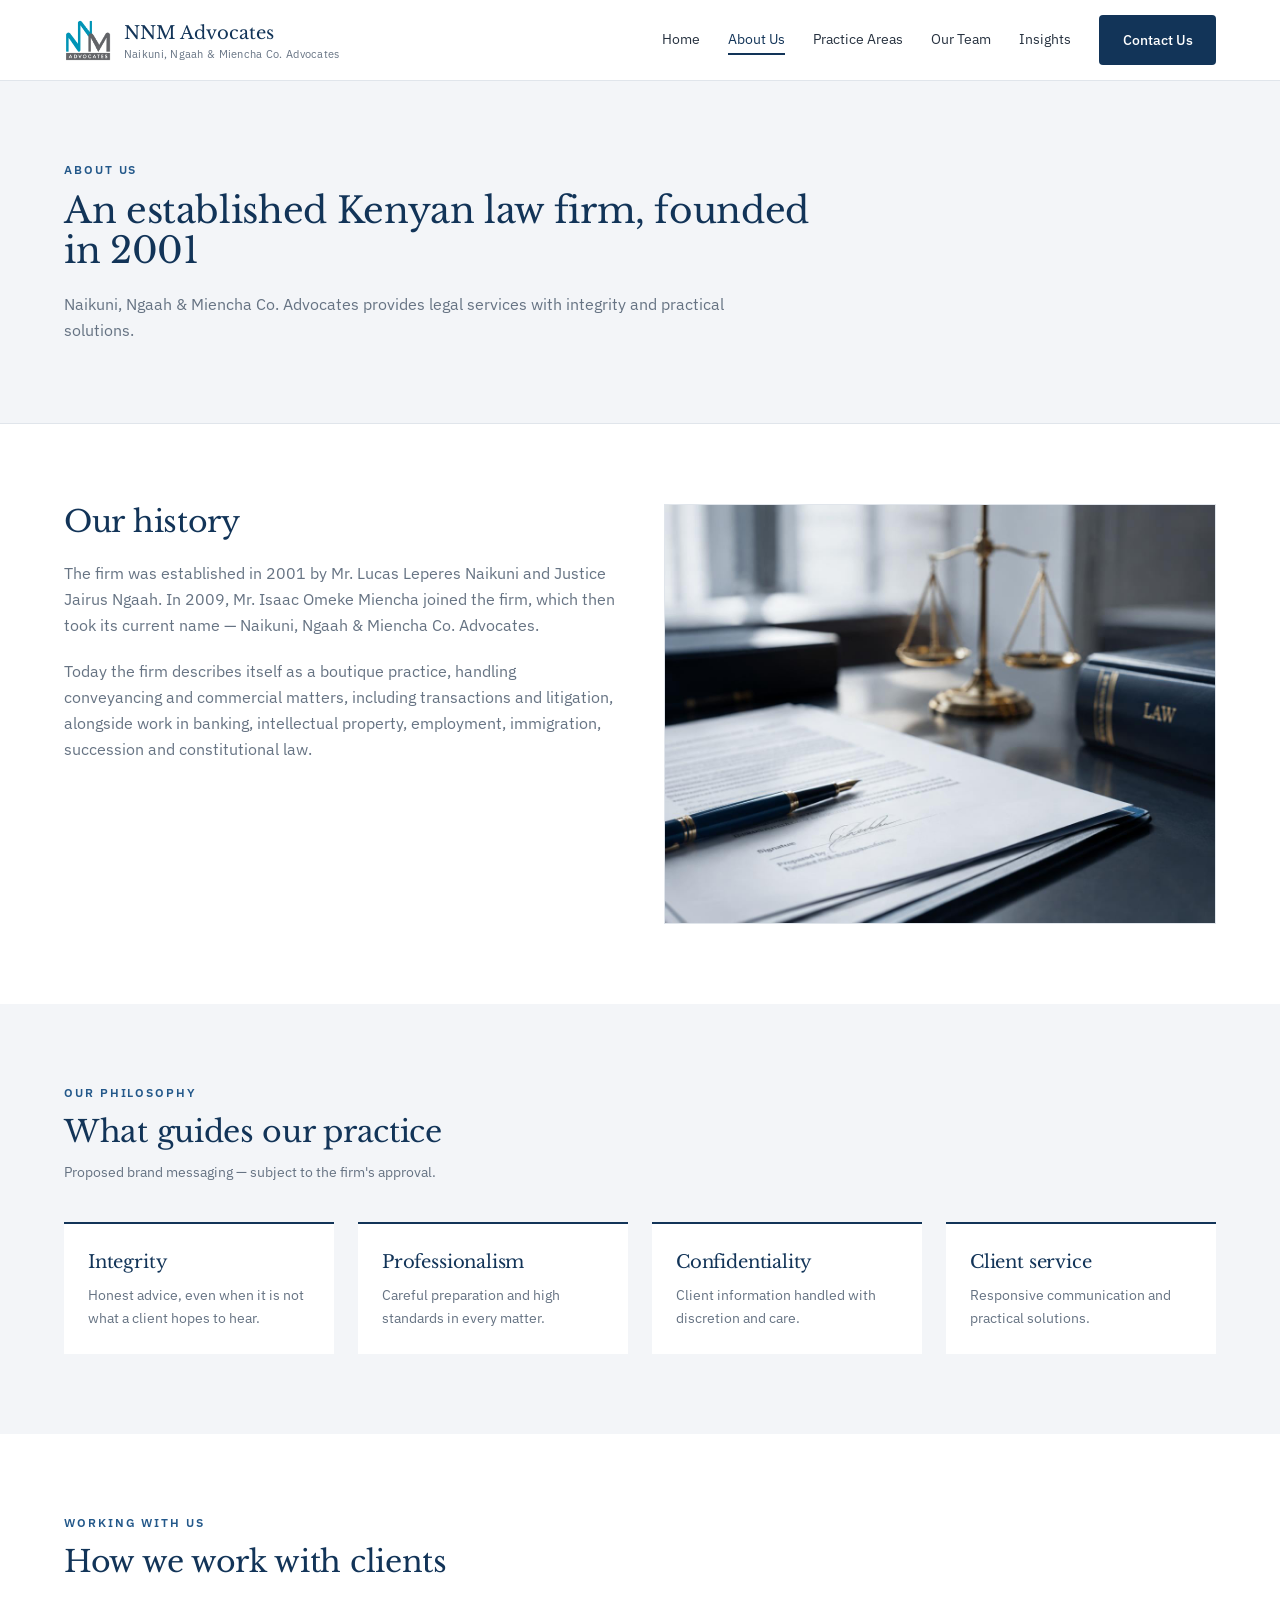
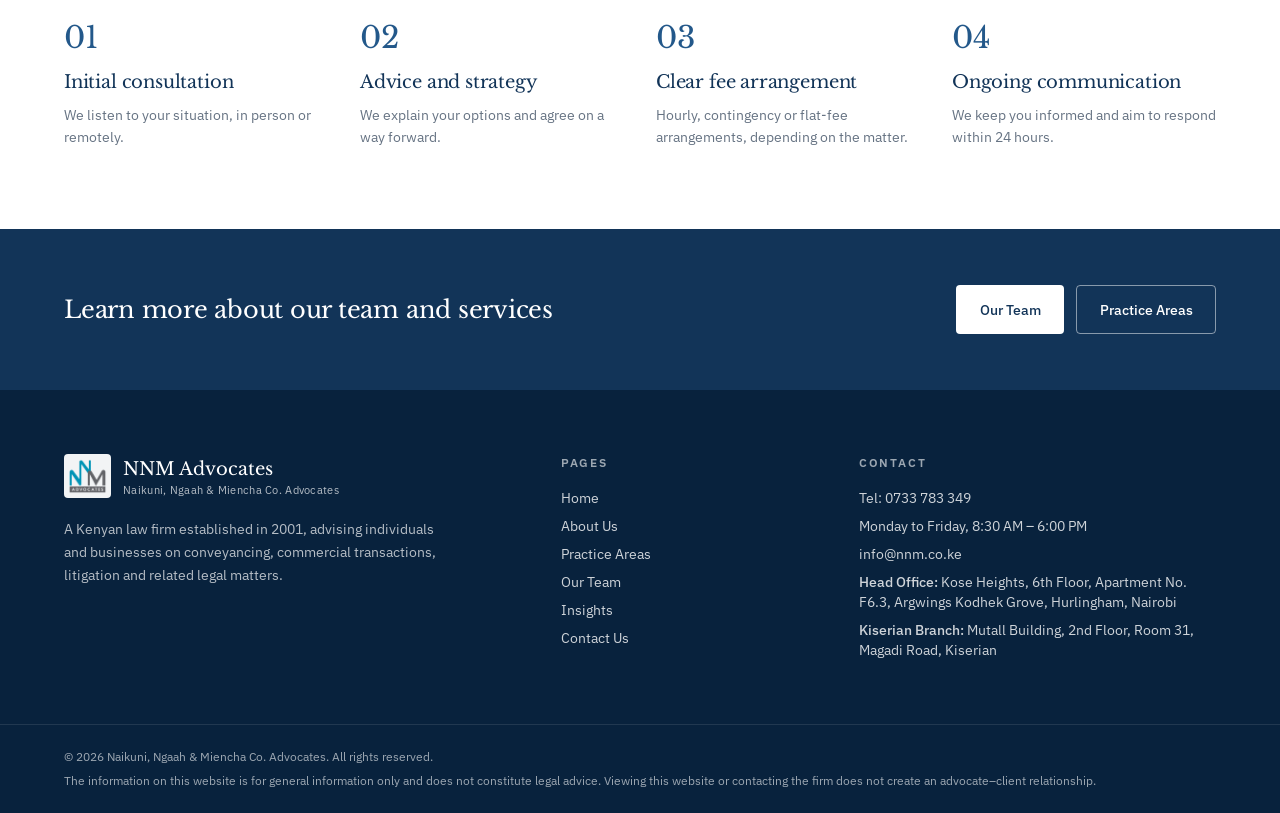
==== about.html @ 095e4043 "Initial commit" ====
<!DOCTYPE html><html lang="en-KE" data-tsd-source="/src/routes/__root.tsx:81:5"><head data-tsd-source="/src/routes/__root.tsx:82:7"><meta charset="utf-8"><meta name="viewport" content="width=device-width, initial-scale=1"><title>About Us | NNM Advocates</title><meta name="description" content="The history of Naikuni, Ngaah &amp; Miencha Co. Advocates, founded in 2001, and how the firm works with clients."><meta property="og:title" content="About Us | NNM Advocates"><meta property="og:description" content="The history of Naikuni, Ngaah &amp; Miencha Co. Advocates, founded in 2001, and how the firm works with clients."><meta property="og:type" content="website"><meta name="twitter:card" content="summary_large_image"><link rel="icon" type="image/png" href="favicon.png"><link rel="preconnect" href="https://fonts.googleapis.com"><link rel="preconnect" href="https://fonts.gstatic.com" crossorigin="anonymous"><link rel="preconnect" href="https://fonts.googleapis.com"><link rel="stylesheet" href="https://fonts.googleapis.com/css2?family=IBM+Plex+Sans:wght@400;500;600&family=Libre+Baskerville:wght@400;700&display=swap"><link rel="stylesheet" href="css/styles.css"></head><body data-tsd-source="/src/routes/__root.tsx:85:7"><a href="#main" class="sr-only focus:not-sr-only focus:absolute focus:left-4 focus:top-4 focus:z-50 btn btn-primary" data-tsd-source="/src/routes/__root.tsx:86:9">Skip to content</a><header class="sticky top-0 z-40 border-b bg-background/95 backdrop-blur" data-tsd-source="/src/components/site/SiteChrome.tsx:29:5"><div class="container-site flex h-20 items-center justify-between gap-6" data-tsd-source="/src/components/site/SiteChrome.tsx:30:7"><a aria-label="NNM Advocates — home" data-tsd-source="/src/components/site/SiteChrome.tsx:31:9" href="index.html"><span class="flex items-center gap-3" data-tsd-source="/src/components/site/SiteChrome.tsx:9:5"><img src="assets/402fb3a4.png" alt="NNM Advocates logo" class="h-11 w-auto " data-tsd-source="/src/components/site/SiteChrome.tsx:10:7"><span class="leading-tight" data-tsd-source="/src/components/site/SiteChrome.tsx:15:7"><span class="block font-serif text-lg text-navy" data-tsd-source="/src/components/site/SiteChrome.tsx:16:9">NNM Advocates</span><span class="hidden text-[0.7rem] tracking-wide sm:block text-muted-foreground" data-tsd-source="/src/components/site/SiteChrome.tsx:17:9">Naikuni, Ngaah &amp; Miencha Co. Advocates</span></span></span></a><nav aria-label="Main" class="hidden items-center gap-7 lg:flex" data-tsd-source="/src/components/site/SiteChrome.tsx:34:9"><a class="border-b-2 border-transparent py-1 text-sm text-charcoal transition-colors hover:text-navy data-[status=active]:border-navy data-[status=active]:text-navy" data-tsd-source="/src/components/site/SiteChrome.tsx:36:13" href="index.html">Home</a><a class="border-b-2 border-transparent py-1 text-sm text-charcoal transition-colors hover:text-navy data-[status=active]:border-navy data-[status=active]:text-navy active" data-tsd-source="/src/components/site/SiteChrome.tsx:36:13" href="about.html" data-status="active" aria-current="page">About Us</a><a class="border-b-2 border-transparent py-1 text-sm text-charcoal transition-colors hover:text-navy data-[status=active]:border-navy data-[status=active]:text-navy" data-tsd-source="/src/components/site/SiteChrome.tsx:36:13" href="practice-areas.html">Practice Areas</a><a class="border-b-2 border-transparent py-1 text-sm text-charcoal transition-colors hover:text-navy data-[status=active]:border-navy data-[status=active]:text-navy" data-tsd-source="/src/components/site/SiteChrome.tsx:36:13" href="our-team.html">Our Team</a><a class="border-b-2 border-transparent py-1 text-sm text-charcoal transition-colors hover:text-navy data-[status=active]:border-navy data-[status=active]:text-navy" data-tsd-source="/src/components/site/SiteChrome.tsx:36:13" href="insights.html">Insights</a><a class="btn btn-primary" data-tsd-source="/src/components/site/SiteChrome.tsx:45:11" href="contact.html">Contact Us</a></nav><button type="button" class="p-2 text-navy lg:hidden" aria-expanded="false" aria-controls="mobile-nav" aria-label="Open menu" data-tsd-source="/src/components/site/SiteChrome.tsx:47:9"><svg xmlns="http://www.w3.org/2000/svg" width="24" height="24" viewBox="0 0 24 24" fill="none" stroke="currentColor" stroke-width="2" stroke-linecap="round" stroke-linejoin="round" class="lucide lucide-menu" aria-hidden="true" data-tsd-source="/src/components/site/SiteChrome.tsx:55:27"><path d="M4 5h16"></path><path d="M4 12h16"></path><path d="M4 19h16"></path></svg></button></div></header><main id="main" data-tsd-source="/src/routes/__root.tsx:90:9"><!--$--><section class="border-b bg-surface" data-tsd-source="/src/components/site/SiteChrome.tsx:129:5"><div class="container-site py-16 md:py-20" data-tsd-source="/src/components/site/SiteChrome.tsx:130:7"><p class="eyebrow" data-tsd-source="/src/components/site/SiteChrome.tsx:131:9">About Us</p><h1 class="mt-3 max-w-3xl text-3xl md:text-4xl" data-tsd-source="/src/components/site/SiteChrome.tsx:132:9">An established Kenyan law firm, founded in 2001</h1><div class="mt-5 max-w-2xl text-muted-foreground leading-relaxed" data-tsd-source="/src/components/site/SiteChrome.tsx:133:22">Naikuni, Ngaah &amp; Miencha Co. Advocates provides legal services with integrity and practical solutions.</div></div></section><section class="container-site grid gap-12 py-20 md:grid-cols-2 md:items-start" data-tsd-source="/src/routes/about.tsx:36:7"><div class="space-y-5 leading-relaxed text-muted-foreground" data-tsd-source="/src/routes/about.tsx:37:9"><h2 class="text-3xl" data-tsd-source="/src/routes/about.tsx:38:11">Our history</h2><p data-tsd-source="/src/routes/about.tsx:39:11">The firm was established in 2001 by Mr. Lucas Leperes Naikuni and Justice Jairus Ngaah. In 2009, Mr. Isaac Omeke Miencha joined the firm, which then took its current name — Naikuni, Ngaah &amp; Miencha Co. Advocates.</p><p data-tsd-source="/src/routes/about.tsx:44:11">Today the firm describes itself as a boutique practice, handling conveyancing and commercial matters, including transactions and litigation, alongside work in banking, intellectual property, employment, immigration, succession and constitutional law.</p></div><img src="assets/681ced84.jpg" alt="Legal documents and scales of justice on an advocate's desk" width="1200" height="912" loading="lazy" class="w-full border object-cover" data-tsd-source="/src/routes/about.tsx:50:9"></section><section class="bg-surface py-20" data-tsd-source="/src/routes/about.tsx:54:7"><div class="container-site" data-tsd-source="/src/routes/about.tsx:55:9"><p class="eyebrow" data-tsd-source="/src/routes/about.tsx:56:11">Our philosophy</p><h2 class="mt-3 text-3xl" data-tsd-source="/src/routes/about.tsx:57:11">What guides our practice</h2><p class="mt-3 text-sm text-muted-foreground" data-tsd-source="/src/routes/about.tsx:58:11">Proposed brand messaging — subject to the firm's approval.</p><div class="mt-10 grid gap-6 sm:grid-cols-2 lg:grid-cols-4" data-tsd-source="/src/routes/about.tsx:59:11"><div class="border-t-2 border-navy bg-card p-6" data-tsd-source="/src/routes/about.tsx:61:15"><h3 class="text-lg" data-tsd-source="/src/routes/about.tsx:62:17">Integrity</h3><p class="mt-2 text-sm leading-relaxed text-muted-foreground" data-tsd-source="/src/routes/about.tsx:63:17">Honest advice, even when it is not what a client hopes to hear.</p></div><div class="border-t-2 border-navy bg-card p-6" data-tsd-source="/src/routes/about.tsx:61:15"><h3 class="text-lg" data-tsd-source="/src/routes/about.tsx:62:17">Professionalism</h3><p class="mt-2 text-sm leading-relaxed text-muted-foreground" data-tsd-source="/src/routes/about.tsx:63:17">Careful preparation and high standards in every matter.</p></div><div class="border-t-2 border-navy bg-card p-6" data-tsd-source="/src/routes/about.tsx:61:15"><h3 class="text-lg" data-tsd-source="/src/routes/about.tsx:62:17">Confidentiality</h3><p class="mt-2 text-sm leading-relaxed text-muted-foreground" data-tsd-source="/src/routes/about.tsx:63:17">Client information handled with discretion and care.</p></div><div class="border-t-2 border-navy bg-card p-6" data-tsd-source="/src/routes/about.tsx:61:15"><h3 class="text-lg" data-tsd-source="/src/routes/about.tsx:62:17">Client service</h3><p class="mt-2 text-sm leading-relaxed text-muted-foreground" data-tsd-source="/src/routes/about.tsx:63:17">Responsive communication and practical solutions.</p></div></div></div></section><section class="container-site py-20" data-tsd-source="/src/routes/about.tsx:70:7"><p class="eyebrow" data-tsd-source="/src/routes/about.tsx:71:9">Working with us</p><h2 class="mt-3 text-3xl" data-tsd-source="/src/routes/about.tsx:72:9">How we work with clients</h2><ol class="mt-10 grid gap-8 md:grid-cols-4" data-tsd-source="/src/routes/about.tsx:73:9"><li data-tsd-source="/src/routes/about.tsx:75:13"><span class="font-serif text-3xl text-blue" data-tsd-source="/src/routes/about.tsx:76:15">0<!-- -->1</span><h3 class="mt-3 text-lg" data-tsd-source="/src/routes/about.tsx:77:15">Initial consultation</h3><p class="mt-2 text-sm leading-relaxed text-muted-foreground" data-tsd-source="/src/routes/about.tsx:78:15">We listen to your situation, in person or remotely.</p></li><li data-tsd-source="/src/routes/about.tsx:75:13"><span class="font-serif text-3xl text-blue" data-tsd-source="/src/routes/about.tsx:76:15">0<!-- -->2</span><h3 class="mt-3 text-lg" data-tsd-source="/src/routes/about.tsx:77:15">Advice and strategy</h3><p class="mt-2 text-sm leading-relaxed text-muted-foreground" data-tsd-source="/src/routes/about.tsx:78:15">We explain your options and agree on a way forward.</p></li><li data-tsd-source="/src/routes/about.tsx:75:13"><span class="font-serif text-3xl text-blue" data-tsd-source="/src/routes/about.tsx:76:15">0<!-- -->3</span><h3 class="mt-3 text-lg" data-tsd-source="/src/routes/about.tsx:77:15">Clear fee arrangement</h3><p class="mt-2 text-sm leading-relaxed text-muted-foreground" data-tsd-source="/src/routes/about.tsx:78:15">Hourly, contingency or flat-fee arrangements, depending on the matter.</p></li><li data-tsd-source="/src/routes/about.tsx:75:13"><span class="font-serif text-3xl text-blue" data-tsd-source="/src/routes/about.tsx:76:15">0<!-- -->4</span><h3 class="mt-3 text-lg" data-tsd-source="/src/routes/about.tsx:77:15">Ongoing communication</h3><p class="mt-2 text-sm leading-relaxed text-muted-foreground" data-tsd-source="/src/routes/about.tsx:78:15">We keep you informed and aim to respond within 24 hours.</p></li></ol></section><section class="bg-navy text-primary-foreground" data-tsd-source="/src/routes/about.tsx:84:7"><div class="container-site flex flex-col items-start justify-between gap-6 py-14 md:flex-row md:items-center" data-tsd-source="/src/routes/about.tsx:85:9"><h2 class="text-2xl text-primary-foreground" data-tsd-source="/src/routes/about.tsx:86:11">Learn more about our team and services</h2><div class="flex flex-wrap gap-3" data-tsd-source="/src/routes/about.tsx:87:11"><a class="btn btn-light" data-tsd-source="/src/routes/about.tsx:88:13" href="our-team.html">Our Team</a><a class="btn btn-ghost-light" data-tsd-source="/src/routes/about.tsx:89:13" href="practice-areas.html">Practice Areas</a></div></div></section><!--/$--></main><footer class="bg-navy-deep text-primary-foreground" data-tsd-source="/src/components/site/SiteChrome.tsx:85:5"><div class="container-site grid gap-10 py-16 md:grid-cols-12" data-tsd-source="/src/components/site/SiteChrome.tsx:86:7"><div class="md:col-span-5" data-tsd-source="/src/components/site/SiteChrome.tsx:87:9"><span class="flex items-center gap-3" data-tsd-source="/src/components/site/SiteChrome.tsx:9:5"><img src="assets/402fb3a4.png" alt="NNM Advocates logo" class="h-11 w-auto rounded bg-white/95 p-1" data-tsd-source="/src/components/site/SiteChrome.tsx:10:7"><span class="leading-tight" data-tsd-source="/src/components/site/SiteChrome.tsx:15:7"><span class="block font-serif text-lg text-primary-foreground" data-tsd-source="/src/components/site/SiteChrome.tsx:16:9">NNM Advocates</span><span class="hidden text-[0.7rem] tracking-wide sm:block text-primary-foreground/70" data-tsd-source="/src/components/site/SiteChrome.tsx:17:9">Naikuni, Ngaah &amp; Miencha Co. Advocates</span></span></span><p class="mt-5 max-w-sm text-sm leading-relaxed text-primary-foreground/70" data-tsd-source="/src/components/site/SiteChrome.tsx:89:11">A Kenyan law firm established in <!-- -->2001<!-- -->, advising individuals and businesses on conveyancing, commercial transactions, litigation and related legal matters.</p></div><div class="md:col-span-3" data-tsd-source="/src/components/site/SiteChrome.tsx:94:9"><h2 class="eyebrow text-primary-foreground/60" data-tsd-source="/src/components/site/SiteChrome.tsx:95:11">Pages</h2><ul class="mt-4 space-y-2 text-sm" data-tsd-source="/src/components/site/SiteChrome.tsx:96:11"><li data-tsd-source="/src/components/site/SiteChrome.tsx:98:15"><a class="text-primary-foreground/80 hover:text-primary-foreground" data-tsd-source="/src/components/site/SiteChrome.tsx:99:17" href="index.html">Home</a></li><li data-tsd-source="/src/components/site/SiteChrome.tsx:98:15"><a class="text-primary-foreground/80 hover:text-primary-foreground active" data-tsd-source="/src/components/site/SiteChrome.tsx:99:17" href="about.html" data-status="active" aria-current="page">About Us</a></li><li data-tsd-source="/src/components/site/SiteChrome.tsx:98:15"><a class="text-primary-foreground/80 hover:text-primary-foreground" data-tsd-source="/src/components/site/SiteChrome.tsx:99:17" href="practice-areas.html">Practice Areas</a></li><li data-tsd-source="/src/components/site/SiteChrome.tsx:98:15"><a class="text-primary-foreground/80 hover:text-primary-foreground" data-tsd-source="/src/components/site/SiteChrome.tsx:99:17" href="our-team.html">Our Team</a></li><li data-tsd-source="/src/components/site/SiteChrome.tsx:98:15"><a class="text-primary-foreground/80 hover:text-primary-foreground" data-tsd-source="/src/components/site/SiteChrome.tsx:99:17" href="insights.html">Insights</a></li><li data-tsd-source="/src/components/site/SiteChrome.tsx:98:15"><a class="text-primary-foreground/80 hover:text-primary-foreground" data-tsd-source="/src/components/site/SiteChrome.tsx:99:17" href="contact.html">Contact Us</a></li></ul></div><div class="md:col-span-4" data-tsd-source="/src/components/site/SiteChrome.tsx:104:9"><h2 class="eyebrow text-primary-foreground/60" data-tsd-source="/src/components/site/SiteChrome.tsx:105:11">Contact</h2><ul class="mt-4 space-y-2 text-sm text-primary-foreground/80" data-tsd-source="/src/components/site/SiteChrome.tsx:106:11"><li data-tsd-source="/src/components/site/SiteChrome.tsx:107:13">Tel: <a href="tel:+254733783349" class="hover:text-primary-foreground" data-tsd-source="/src/components/site/SiteChrome.tsx:107:22">0733 783 349</a></li><li data-tsd-source="/src/components/site/SiteChrome.tsx:108:13">Monday to Friday, 8:30 AM – 6:00 PM</li><li><a href="mailto:info@nnm.co.ke" class="hover:text-primary-foreground">info@nnm.co.ke</a></li><li><span class="font-medium">Head Office:</span> Kose Heights, 6th Floor, Apartment No. F6.3, Argwings Kodhek Grove, Hurlingham, Nairobi</li><li><span class="font-medium">Kiserian Branch:</span> Mutall Building, 2nd Floor, Room 31, Magadi Road, Kiserian</li></ul></div></div><div class="border-t border-primary-foreground/10" data-tsd-source="/src/components/site/SiteChrome.tsx:114:7"><div class="container-site space-y-2 py-6 text-xs text-primary-foreground/60" data-tsd-source="/src/components/site/SiteChrome.tsx:115:9"><p data-tsd-source="/src/components/site/SiteChrome.tsx:116:11">© <!-- -->2026<!-- --> <!-- -->Naikuni, Ngaah &amp; Miencha Co. Advocates<!-- -->. All rights reserved.</p><p data-tsd-source="/src/components/site/SiteChrome.tsx:117:11">The information on this website is for general information only and does not constitute legal advice. Viewing this website or contacting the firm does not create an advocate–client relationship.</p></div></div></footer><script src="js/main.js"></script></body></html>
---- css/styles.css ----
@layer properties {
  @supports (((-webkit-hyphens: none)) and (not (margin-trim: inline))) or ((-moz-orient: inline) and (not (color: rgb(from red r g b)))) {
  *, ::before, ::after, ::backdrop { --tw-translate-x: 0; --tw-translate-y: 0; --tw-translate-z: 0; --tw-rotate-x: initial; --tw-rotate-y: initial; --tw-rotate-z: initial; --tw-skew-x: initial; --tw-skew-y: initial; --tw-space-y-reverse: 0; --tw-space-x-reverse: 0; --tw-border-style: solid; --tw-leading: initial; --tw-font-weight: initial; --tw-tracking: initial; --tw-ordinal: initial; --tw-slashed-zero: initial; --tw-numeric-figure: initial; --tw-numeric-spacing: initial; --tw-numeric-fraction: initial; --tw-shadow: 0 0 #0000; --tw-shadow-color: initial; --tw-shadow-alpha: 100%; --tw-inset-shadow: 0 0 #0000; --tw-inset-shadow-color: initial; --tw-inset-shadow-alpha: 100%; --tw-ring-color: initial; --tw-ring-shadow: 0 0 #0000; --tw-inset-ring-color: initial; --tw-inset-ring-shadow: 0 0 #0000; --tw-ring-inset: initial; --tw-ring-offset-width: 0px; --tw-ring-offset-color: #fff; --tw-ring-offset-shadow: 0 0 #0000; --tw-outline-style: solid; --tw-blur: initial; --tw-brightness: initial; --tw-contrast: initial; --tw-grayscale: initial; --tw-hue-rotate: initial; --tw-invert: initial; --tw-opacity: initial; --tw-saturate: initial; --tw-sepia: initial; --tw-drop-shadow: initial; --tw-drop-shadow-color: initial; --tw-drop-shadow-alpha: 100%; --tw-drop-shadow-size: initial; --tw-backdrop-blur: initial; --tw-backdrop-brightness: initial; --tw-backdrop-contrast: initial; --tw-backdrop-grayscale: initial; --tw-backdrop-hue-rotate: initial; --tw-backdrop-invert: initial; --tw-backdrop-opacity: initial; --tw-backdrop-saturate: initial; --tw-backdrop-sepia: initial; --tw-duration: initial; --tw-ease: initial; --tw-content: ""; --tw-animation-delay: 0s; --tw-animation-direction: normal; --tw-animation-duration: initial; --tw-animation-fill-mode: none; --tw-animation-iteration-count: 1; --tw-enter-blur: 0; --tw-enter-opacity: 1; --tw-enter-rotate: 0; --tw-enter-scale: 1; --tw-enter-translate-x: 0; --tw-enter-translate-y: 0; --tw-exit-blur: 0; --tw-exit-opacity: 1; --tw-exit-rotate: 0; --tw-exit-scale: 1; --tw-exit-translate-x: 0; --tw-exit-translate-y: 0; }
}
}
@layer theme {
  :root, :host { --font-sans: "IBM Plex Sans", system-ui, sans-serif; --font-serif: "Libre Baskerville", Georgia, serif; --font-mono: ui-monospace, SFMono-Regular, Menlo, Monaco, Consolas, "Liberation Mono",
      "Courier New", monospace; --color-black: #000; --color-white: #fff; --spacing: .25rem; --container-sm: 24rem; --container-md: 28rem; --container-lg: 32rem; --container-xl: 36rem; --container-2xl: 42rem; --container-3xl: 48rem; --text-xs: .75rem; --text-xs--line-height: calc(1 / .75); --text-sm: .875rem; --text-sm--line-height: calc(1.25 / .875); --text-base: 1rem; --text-base--line-height: calc(1.5 / 1); --text-lg: 1.125rem; --text-lg--line-height: calc(1.75 / 1.125); --text-xl: 1.25rem; --text-xl--line-height: calc(1.75 / 1.25); --text-2xl: 1.5rem; --text-2xl--line-height: calc(2 / 1.5); --text-3xl: 1.875rem; --text-3xl--line-height: calc(2.25 / 1.875); --text-4xl: 2.25rem; --text-4xl--line-height: calc(2.5 / 2.25); --text-5xl: 3rem; --text-5xl--line-height: 1; --font-weight-normal: 400; --font-weight-medium: 500; --font-weight-semibold: 600; --tracking-tight: -.025em; --tracking-wide: .025em; --tracking-widest: .1em; --leading-tight: 1.25; --leading-snug: 1.375; --leading-relaxed: 1.625; --ease-in-out: cubic-bezier(.4, 0, .2, 1); --animate-pulse: pulse 2s cubic-bezier(.4, 0, .6, 1) infinite; --aspect-video: 16 / 9; --default-transition-duration: .15s; --default-transition-timing-function: cubic-bezier(.4, 0, .2, 1); --default-font-family: "IBM Plex Sans", system-ui, sans-serif; --default-mono-font-family: var(--font-mono); --color-background: var(--background); --color-foreground: var(--foreground); --color-primary-foreground: var(--primary-foreground); --color-border: var(--border); --color-navy: var(--navy); --color-blue: var(--blue); --color-surface: var(--surface); }
}
@layer base {
  *, ::after, ::before, ::backdrop { box-sizing: border-box; border: 0px solid; margin: 0px; padding: 0px; }
  ::file-selector-button { box-sizing: border-box; border: 0px solid; margin: 0px; padding: 0px; }
  html, :host { text-size-adjust: 100%; tab-size: 4; line-height: 1.5; font-family: var(--default-font-family, -apple-system, BlinkMacSystemFont, "Segoe UI", Roboto, "Helvetica Neue", "Noto Sans", Arial, sans-serif, "Apple Color Emoji", "Segoe UI Emoji", "Segoe UI Symbol", "Noto Color Emoji"); font-feature-settings: var(--default-font-feature-settings, normal); font-variation-settings: var(--default-font-variation-settings, normal); -webkit-tap-highlight-color: transparent; }
  hr { height: 0px; color: inherit; border-top-width: 1px; }
  abbr:where([title]) { text-decoration: underline dotted; }
  h1, h2, h3, h4, h5, h6 { font-size: inherit; font-weight: inherit; }
  a { color: inherit; text-decoration: inherit; }
  b, strong { font-weight: bolder; }
  code, kbd, samp, pre { font-family: var(--default-mono-font-family, ui-monospace, SFMono-Regular, Menlo, Monaco, Consolas, "Liberation Mono", "Courier New", monospace); font-feature-settings: var(--default-mono-font-feature-settings, normal); font-variation-settings: var(--default-mono-font-variation-settings, normal); font-size: 1em; }
  small { font-size: 80%; }
  sub, sup { vertical-align: baseline; font-size: 75%; line-height: 0; position: relative; }
  sub { bottom: -0.25em; }
  sup { top: -0.5em; }
  table { text-indent: 0px; border-color: inherit; border-collapse: collapse; }
  progress { vertical-align: baseline; }
  summary { display: list-item; }
  ol, ul, menu { list-style: none; }
  img, svg, video, canvas, audio, iframe, embed, object { vertical-align: middle; display: block; }
  img, video { max-width: 100%; height: auto; }
  button, input, select, optgroup, textarea { font: inherit; letter-spacing: inherit; color: inherit; opacity: 1; background-color: rgba(0, 0, 0, 0); border-radius: 0px; }
  ::file-selector-button { font: inherit; letter-spacing: inherit; color: inherit; opacity: 1; background-color: rgba(0, 0, 0, 0); border-radius: 0px; }
  :where(select:is([multiple], [size])) optgroup { font-weight: bolder; }
  :where(select:is([multiple], [size])) optgroup option { padding-inline-start: 20px; }
  ::file-selector-button { margin-inline-end: 4px; }
  ::placeholder { opacity: 1; }
  @supports (not ((-webkit-appearance: -apple-pay-button))) or (contain-intrinsic-size: 1px) {
  ::placeholder { color: currentcolor; }
  @supports (color: color-mix(in lab, red, red)) {
  ::placeholder { color: color-mix(in oklab, currentcolor, transparent); }
}
}
  textarea { resize: vertical; }
  ::-webkit-search-decoration { appearance: none; }
  ::-webkit-date-and-time-value { min-height: 1lh; text-align: inherit; }
  ::-webkit-datetime-edit { display: inline-flex; }
  ::-webkit-datetime-edit-fields-wrapper { padding: 0px; }
  ::-webkit-datetime-edit { padding-block: 0px; }
  ::-webkit-datetime-edit-year-field { padding-block: 0px; }
  ::-webkit-datetime-edit-month-field { padding-block: 0px; }
  ::-webkit-datetime-edit-day-field { padding-block: 0px; }
  ::-webkit-datetime-edit-hour-field { padding-block: 0px; }
  ::-webkit-datetime-edit-minute-field { padding-block: 0px; }
  ::-webkit-datetime-edit-second-field { padding-block: 0px; }
  ::-webkit-datetime-edit-millisecond-field { padding-block: 0px; }
  ::-webkit-datetime-edit-meridiem-field { padding-block: 0px; }
  ::-webkit-calendar-picker-indicator { line-height: 1; }
  button, input:where([type="button"], [type="reset"], [type="submit"]) { appearance: button; }
  ::file-selector-button { appearance: button; }
  ::-webkit-inner-spin-button { height: auto; }
  ::-webkit-outer-spin-button { height: auto; }
  [hidden]:where(:not([hidden="until-found"])) { display: none !important; }
  * { border-color: var(--color-border); }
  html { scroll-behavior: smooth; }
  body { background-color: var(--color-background); color: var(--color-foreground); font-family: var(--font-sans); -webkit-font-smoothing: antialiased; overflow-x: hidden; }
  h1, h2, h3, h4 { font-family: var(--font-serif); color: var(--color-navy); letter-spacing: -0.01em; font-weight: 400; }
  :focus-visible { outline: 2px solid var(--color-blue); outline-offset: 3px; }
}
@layer components;
@layer utilities {
  .pointer-events-none { pointer-events: none; }
  .invisible { visibility: hidden; }
  .sr-only { clip-path: inset(50%); white-space: nowrap; border-width: 0px; width: 1px; height: 1px; margin: -1px; padding: 0px; position: absolute; overflow: hidden; }
  .absolute { position: absolute; }
  .fixed { position: fixed; }
  .relative { position: relative; }
  .sticky { position: sticky; }
  .inset-0 { inset: 0px; }
  .inset-x-0 { inset-inline: 0px; }
  .inset-y-0 { inset-block: 0px; }
  .-top-12 { top: calc(var(--spacing) * -12); }
  .top-0 { top: 0px; }
  .top-1\.5 { top: calc(var(--spacing) * 1.5); }
  .top-1\/2 { top: 50%; }
  .top-3\.5 { top: calc(var(--spacing) * 3.5); }
  .top-4 { top: calc(var(--spacing) * 4); }
  .top-\[1px\] { top: 1px; }
  .top-\[50\%\] { top: 50%; }
  .top-\[60\%\] { top: 60%; }
  .top-full { top: 100%; }
  .-right-12 { right: calc(var(--spacing) * -12); }
  .right-0 { right: 0px; }
  .right-1 { right: var(--spacing); }
  .right-2 { right: calc(var(--spacing) * 2); }
  .right-3 { right: calc(var(--spacing) * 3); }
  .right-4 { right: calc(var(--spacing) * 4); }
  .-bottom-12 { bottom: calc(var(--spacing) * -12); }
  .bottom-0 { bottom: 0px; }
  .-left-12 { left: calc(var(--spacing) * -12); }
  .left-0 { left: 0px; }
  .left-1\/2 { left: 50%; }
  .left-2 { left: calc(var(--spacing) * 2); }
  .left-3 { left: calc(var(--spacing) * 3); }
  .left-\[50\%\] { left: 50%; }
  .isolate { isolation: isolate; }
  .-z-10 { z-index: calc(-10); }
  .z-10 { z-index: 10; }
  .z-20 { z-index: 20; }
  .z-40 { z-index: 40; }
  .z-50 { z-index: 50; }
  .z-\[1\] { z-index: 1; }
  .prose-legal p { margin-bottom: 1.1rem; line-height: 1.8; }
  .prose-legal h2 { margin: 2rem 0px 0.75rem; font-size: 1.4rem; }
  .prose-legal ul { margin-bottom: 1.1rem; padding-left: 1.25rem; list-style: outside; }
  .prose-legal li { margin-bottom: 0.4rem; line-height: 1.7; }
  .container-site { width: 100%; max-width: 76rem; margin-inline: auto; padding-inline: 1.25rem; }
  @media (width >= 768px) {
  .container-site { padding-inline: 2rem; }
}
  .-mx-1 { margin-inline: calc(var(--spacing) * -1); }
  .mx-2 { margin-inline: calc(var(--spacing) * 2); }
  .mx-3\.5 { margin-inline: calc(var(--spacing) * 3.5); }
  .mx-auto { margin-inline: auto; }
  .my-0\.5 { margin-block: calc(var(--spacing) * .5); }
  .my-1 { margin-block: var(--spacing); }
  .-mt-4 { margin-top: calc(var(--spacing) * -4); }
  .mt-1 { margin-top: var(--spacing); }
  .mt-1\.5 { margin-top: calc(var(--spacing) * 1.5); }
  .mt-2 { margin-top: calc(var(--spacing) * 2); }
  .mt-3 { margin-top: calc(var(--spacing) * 3); }
  .mt-4 { margin-top: calc(var(--spacing) * 4); }
  .mt-5 { margin-top: calc(var(--spacing) * 5); }
  .mt-6 { margin-top: calc(var(--spacing) * 6); }
  .mt-8 { margin-top: calc(var(--spacing) * 8); }
  .mt-10 { margin-top: calc(var(--spacing) * 10); }
  .mt-12 { margin-top: calc(var(--spacing) * 12); }
  .mt-24 { margin-top: calc(var(--spacing) * 24); }
  .mt-auto { margin-top: auto; }
  .mr-2 { margin-right: calc(var(--spacing) * 2); }
  .mb-1 { margin-bottom: var(--spacing); }
  .-ml-4 { margin-left: calc(var(--spacing) * -4); }
  .ml-1 { margin-left: var(--spacing); }
  .ml-auto { margin-left: auto; }
  .btn { border-radius: var(--radius); border: 1px solid rgba(0, 0, 0, 0); justify-content: center; align-items: center; gap: 0.5rem; padding: 0.8rem 1.4rem; font-size: 0.9rem; font-weight: 500; transition: background-color 0.2s, color 0.2s, border-color 0.2s; display: inline-flex; }
  .block { display: block; }
  .flex { display: flex; }
  .grid { display: grid; }
  .hidden { display: none; }
  .inline-flex { display: inline-flex; }
  .table { display: table; }
  .aspect-\[4\/3\] { aspect-ratio: 4 / 3; }
  .aspect-square { aspect-ratio: 1 / 1; }
  .aspect-video { aspect-ratio: var(--aspect-video); }
  .size-\(--cell-size\) { width: var(--cell-size); height: var(--cell-size); }
  .size-4 { width: calc(var(--spacing) * 4); height: calc(var(--spacing) * 4); }
  .h-\(--cell-size\) { height: var(--cell-size); }
  .h-1\.5 { height: calc(var(--spacing) * 1.5); }
  .h-2 { height: calc(var(--spacing) * 2); }
  .h-2\.5 { height: calc(var(--spacing) * 2.5); }
  .h-3 { height: calc(var(--spacing) * 3); }
  .h-3\.5 { height: calc(var(--spacing) * 3.5); }
  .h-4 { height: calc(var(--spacing) * 4); }
  .h-5 { height: calc(var(--spacing) * 5); }
  .h-7 { height: calc(var(--spacing) * 7); }
  .h-8 { height: calc(var(--spacing) * 8); }
  .h-9 { height: calc(var(--spacing) * 9); }
  .h-10 { height: calc(var(--spacing) * 10); }
  .h-11 { height: calc(var(--spacing) * 11); }
  .h-12 { height: calc(var(--spacing) * 12); }
  .h-20 { height: calc(var(--spacing) * 20); }
  .h-\[1px\] { height: 1px; }
  .h-\[var\(--radix-navigation-menu-viewport-height\)\] { height: var(--radix-navigation-menu-viewport-height); }
  .h-\[var\(--radix-select-trigger-height\)\] { height: var(--radix-select-trigger-height); }
  .h-auto { height: auto; }
  .h-full { height: 100%; }
  .h-px { height: 1px; }
  .h-svh { height: 100svh; }
  .max-h-\(--radix-context-menu-content-available-height\) { max-height: var(--radix-context-menu-content-available-height); }
  .max-h-\(--radix-select-content-available-height\) { max-height: var(--radix-select-content-available-height); }
  .max-h-\[300px\] { max-height: 300px; }
  .max-h-\[var\(--radix-dropdown-menu-content-available-height\)\] { max-height: var(--radix-dropdown-menu-content-available-height); }
  .min-h-0 { min-height: 0px; }
  .min-h-\[60px\] { min-height: 60px; }
  .min-h-svh { min-height: 100svh; }
  .w-\(--cell-size\) { width: var(--cell-size); }
  .w-\(--sidebar-width\) { width: var(--sidebar-width); }
  .w-0 { width: 0px; }
  .w-1 { width: var(--spacing); }
  .w-2 { width: calc(var(--spacing) * 2); }
  .w-2\.5 { width: calc(var(--spacing) * 2.5); }
  .w-3 { width: calc(var(--spacing) * 3); }
  .w-3\.5 { width: calc(var(--spacing) * 3.5); }
  .w-3\/4 { width: 75%; }
  .w-4 { width: calc(var(--spacing) * 4); }
  .w-5 { width: calc(var(--spacing) * 5); }
  .w-7 { width: calc(var(--spacing) * 7); }
  .w-8 { width: calc(var(--spacing) * 8); }
  .w-9 { width: calc(var(--spacing) * 9); }
  .w-10 { width: calc(var(--spacing) * 10); }
  .w-64 { width: calc(var(--spacing) * 64); }
  .w-72 { width: calc(var(--spacing) * 72); }
  .w-\[1px\] { width: 1px; }
  .w-\[100px\] { width: 100px; }
  .w-auto { width: auto; }
  .w-fit { width: fit-content; }
  .w-full { width: 100%; }
  .w-max { width: max-content; }
  .w-px { width: 1px; }
  .max-w-\(--skeleton-width\) { max-width: var(--skeleton-width); }
  .max-w-2xl { max-width: var(--container-2xl); }
  .max-w-3xl { max-width: var(--container-3xl); }
  .max-w-lg { max-width: var(--container-lg); }
  .max-w-max { max-width: max-content; }
  .max-w-md { max-width: var(--container-md); }
  .max-w-sm { max-width: var(--container-sm); }
  .max-w-xl { max-width: var(--container-xl); }
  .min-w-\(--cell-size\) { min-width: var(--cell-size); }
  .min-w-0 { min-width: 0px; }
  .min-w-5 { min-width: calc(var(--spacing) * 5); }
  .min-w-8 { min-width: calc(var(--spacing) * 8); }
  .min-w-9 { min-width: calc(var(--spacing) * 9); }
  .min-w-10 { min-width: calc(var(--spacing) * 10); }
  .min-w-\[8rem\] { min-width: 8rem; }
  .min-w-\[12rem\] { min-width: 12rem; }
  .min-w-\[var\(--radix-select-trigger-width\)\] { min-width: var(--radix-select-trigger-width); }
  .flex-1 { flex: 1 1 0%; }
  .shrink-0 { flex-shrink: 0; }
  .grow { flex-grow: 1; }
  .grow-0 { flex-grow: 0; }
  .basis-full { flex-basis: 100%; }
  .caption-bottom { caption-side: bottom; }
  .border-collapse { border-collapse: collapse; }
  .origin-\(--radix-context-menu-content-transform-origin\) { transform-origin: var(--radix-context-menu-content-transform-origin); }
  .origin-\(--radix-dropdown-menu-content-transform-origin\) { transform-origin: var(--radix-dropdown-menu-content-transform-origin); }
  .origin-\(--radix-hover-card-content-transform-origin\) { transform-origin: var(--radix-hover-card-content-transform-origin); }
  .origin-\(--radix-menubar-content-transform-origin\) { transform-origin: var(--radix-menubar-content-transform-origin); }
  .origin-\(--radix-popover-content-transform-origin\) { transform-origin: var(--radix-popover-content-transform-origin); }
  .origin-\(--radix-select-content-transform-origin\) { transform-origin: var(--radix-select-content-transform-origin); }
  .origin-\(--radix-tooltip-content-transform-origin\) { transform-origin: var(--radix-tooltip-content-transform-origin); }
  .-translate-x-1\/2 { --tw-translate-x: calc(calc(1 / 2 * 100%) * -1); translate: var(--tw-translate-x) var(--tw-translate-y); }
  .-translate-x-px { --tw-translate-x: -1px; translate: var(--tw-translate-x) var(--tw-translate-y); }
  .translate-x-\[-50\%\] { --tw-translate-x: -50%; translate: var(--tw-translate-x) var(--tw-translate-y); }
  .translate-x-px { --tw-translate-x: 1px; translate: var(--tw-translate-x) var(--tw-translate-y); }
  .-translate-y-1\/2 { --tw-translate-y: calc(calc(1 / 2 * 100%) * -1); translate: var(--tw-translate-x) var(--tw-translate-y); }
  .translate-y-\[-50\%\] { --tw-translate-y: -50%; translate: var(--tw-translate-x) var(--tw-translate-y); }
  .rotate-45 { rotate: 45deg; }
  .rotate-90 { rotate: 90deg; }
  .transform { transform: var(--tw-rotate-x, ) var(--tw-rotate-y, ) var(--tw-rotate-z, ) var(--tw-skew-x, ) var(--tw-skew-y, ); }
  .animate-caret-blink { animation: 1.25s ease-out 0s infinite normal none running caret-blink; }
  .animate-in { animation: enter var(--tw-animation-duration, var(--tw-duration, .15s))var(--tw-ease, ease)var(--tw-animation-delay, 0s)var(--tw-animation-iteration-count, 1)var(--tw-animation-direction, normal)var(--tw-animation-fill-mode, none); }
  .animate-pulse { animation: var(--animate-pulse); }
  .cursor-default { cursor: default; }
  .cursor-pointer { cursor: pointer; }
  .touch-none { touch-action: none; }
  .list-none { list-style-type: none; }
  .flex-col { flex-direction: column; }
  .flex-col-reverse { flex-direction: column-reverse; }
  .flex-row { flex-direction: row; }
  .flex-wrap { flex-wrap: wrap; }
  .place-content-center { place-content: center; }
  .place-items-center { place-items: center; }
  .items-center { align-items: center; }
  .items-end { align-items: flex-end; }
  .items-start { align-items: flex-start; }
  .items-stretch { align-items: stretch; }
  .justify-between { justify-content: space-between; }
  .justify-center { justify-content: center; }
  .gap-1 { gap: var(--spacing); }
  .gap-1\.5 { gap: calc(var(--spacing) * 1.5); }
  .gap-2 { gap: calc(var(--spacing) * 2); }
  .gap-3 { gap: calc(var(--spacing) * 3); }
  .gap-4 { gap: calc(var(--spacing) * 4); }
  .gap-5 { gap: calc(var(--spacing) * 5); }
  .gap-6 { gap: calc(var(--spacing) * 6); }
  .gap-7 { gap: calc(var(--spacing) * 7); }
  .gap-8 { gap: calc(var(--spacing) * 8); }
  .gap-10 { gap: calc(var(--spacing) * 10); }
  .gap-12 { gap: calc(var(--spacing) * 12); }
  :where(.space-y-1\.5 > :not(:last-child)) { --tw-space-y-reverse: 0; margin-block-start: calc(calc(var(--spacing) * 1.5) * var(--tw-space-y-reverse)); margin-block-end: calc(calc(var(--spacing) * 1.5) * calc(1 - var(--tw-space-y-reverse))); }
  :where(.space-y-2 > :not(:last-child)) { --tw-space-y-reverse: 0; margin-block-start: calc(calc(var(--spacing) * 2) * var(--tw-space-y-reverse)); margin-block-end: calc(calc(var(--spacing) * 2) * calc(1 - var(--tw-space-y-reverse))); }
  :where(.space-y-5 > :not(:last-child)) { --tw-space-y-reverse: 0; margin-block-start: calc(calc(var(--spacing) * 5) * var(--tw-space-y-reverse)); margin-block-end: calc(calc(var(--spacing) * 5) * calc(1 - var(--tw-space-y-reverse))); }
  :where(.space-y-6 > :not(:last-child)) { --tw-space-y-reverse: 0; margin-block-start: calc(calc(var(--spacing) * 6) * var(--tw-space-y-reverse)); margin-block-end: calc(calc(var(--spacing) * 6) * calc(1 - var(--tw-space-y-reverse))); }
  :where(.space-y-8 > :not(:last-child)) { --tw-space-y-reverse: 0; margin-block-start: calc(calc(var(--spacing) * 8) * var(--tw-space-y-reverse)); margin-block-end: calc(calc(var(--spacing) * 8) * calc(1 - var(--tw-space-y-reverse))); }
  :where(.space-x-1 > :not(:last-child)) { --tw-space-x-reverse: 0; margin-inline-start: calc(var(--spacing) * var(--tw-space-x-reverse)); margin-inline-end: calc(var(--spacing) * calc(1 - var(--tw-space-x-reverse))); }
  .overflow-auto { overflow: auto; }
  .overflow-hidden { overflow: hidden; }
  .overflow-x-hidden { overflow-x: hidden; }
  .overflow-y-auto { overflow-y: auto; }
  .rounded { border-radius: 0.25rem; }
  .rounded-\[2px\] { border-radius: 2px; }
  .rounded-\[inherit\] { border-radius: inherit; }
  .rounded-full { border-radius: 3.40282e+38px; }
  .rounded-lg { border-radius: calc(var(--radius) + 2px); }
  .rounded-md { border-radius: var(--radius); }
  .rounded-none { border-radius: 0px; }
  .rounded-sm { border-radius: calc(var(--radius) - 2px); }
  .rounded-xl { border-radius: calc(var(--radius) + 4px); }
  .rounded-t-\[10px\] { border-top-left-radius: 10px; border-top-right-radius: 10px; }
  .rounded-l-md { border-top-left-radius: var(--radius); border-bottom-left-radius: var(--radius); }
  .rounded-tl-sm { border-top-left-radius: calc(var(--radius) - 2px); }
  .rounded-r-md { border-top-right-radius: var(--radius); border-bottom-right-radius: var(--radius); }
  .border { border-style: var(--tw-border-style); border-width: 1px; }
  .border-2 { border-style: var(--tw-border-style); border-width: 2px; }
  .border-\[1\.5px\] { border-style: var(--tw-border-style); border-width: 1.5px; }
  .border-y { border-block-style: var(--tw-border-style); border-block-width: 1px; }
  .border-t { border-top-style: var(--tw-border-style); border-top-width: 1px; }
  .border-t-2 { border-top-style: var(--tw-border-style); border-top-width: 2px; }
  .border-r { border-right-style: var(--tw-border-style); border-right-width: 1px; }
  .border-b { border-bottom-style: var(--tw-border-style); border-bottom-width: 1px; }
  .border-b-2 { border-bottom-style: var(--tw-border-style); border-bottom-width: 2px; }
  .border-l { border-left-style: var(--tw-border-style); border-left-width: 1px; }
  .border-l-2 { border-left-style: var(--tw-border-style); border-left-width: 2px; }
  .border-dashed { --tw-border-style: dashed; border-style: dashed; }
  .btn-ghost-light { color: var(--color-primary-foreground); border-color: oklch(1 0 0 / 0.5); }
  .btn-ghost-light:hover { border-color: var(--color-primary-foreground); background: oklch(1 0 0 / 0.1); }
  .btn-outline { border-color: var(--color-navy); color: var(--color-navy); }
  .btn-outline:hover { background: var(--color-navy); color: var(--color-primary-foreground); }
  .border-\(--color-border\) { border-color: var(--color-border); }
  .border-border\/50 { border-color: var(--border); }
  @supports (color: color-mix(in lab, red, red)) {
  .border-border\/50 { border-color: color-mix(in oklab, var(--border) 50%, transparent); }
}
  .border-destructive\/50 { border-color: var(--destructive); }
  @supports (color: color-mix(in lab, red, red)) {
  .border-destructive\/50 { border-color: color-mix(in oklab, var(--destructive) 50%, transparent); }
}
  .border-input { border-color: var(--input); }
  .border-navy { border-color: var(--navy); }
  .border-primary { border-color: var(--primary); }
  .border-primary-foreground\/10 { border-color: var(--primary-foreground); }
  @supports (color: color-mix(in lab, red, red)) {
  .border-primary-foreground\/10 { border-color: color-mix(in oklab, var(--primary-foreground) 10%, transparent); }
}
  .border-primary\/50 { border-color: var(--primary); }
  @supports (color: color-mix(in lab, red, red)) {
  .border-primary\/50 { border-color: color-mix(in oklab, var(--primary) 50%, transparent); }
}
  .border-transparent { border-color: rgba(0, 0, 0, 0); }
  .border-t-transparent { border-top-color: rgba(0, 0, 0, 0); }
  .border-l-transparent { border-left-color: rgba(0, 0, 0, 0); }
  .bg-\(--color-bg\) { background-color: var(--color-bg); }
  .bg-accent { background-color: var(--accent); }
  .bg-background { background-color: var(--background); }
  .bg-background\/95 { background-color: var(--background); }
  @supports (color: color-mix(in lab, red, red)) {
  .bg-background\/95 { background-color: color-mix(in oklab, var(--background) 95%, transparent); }
}
  .bg-black\/80 { background-color: rgba(0, 0, 0, 0.8); }
  @supports (color: color-mix(in lab, red, red)) {
  .bg-black\/80 { background-color: color-mix(in oklab, var(--color-black) 80%, transparent); }
}
  .bg-border { background-color: var(--border); }
  .bg-card { background-color: var(--card); }
  .bg-destructive { background-color: var(--destructive); }
  .bg-foreground { background-color: var(--foreground); }
  .bg-muted { background-color: var(--muted); }
  .bg-muted\/50 { background-color: var(--muted); }
  @supports (color: color-mix(in lab, red, red)) {
  .bg-muted\/50 { background-color: color-mix(in oklab, var(--muted) 50%, transparent); }
}
  .bg-navy { background-color: var(--navy); }
  .bg-navy-deep { background-color: var(--navy-deep); }
  .bg-popover { background-color: var(--popover); }
  .bg-primary { background-color: var(--primary); }
  .bg-primary\/10 { background-color: var(--primary); }
  @supports (color: color-mix(in lab, red, red)) {
  .bg-primary\/10 { background-color: color-mix(in oklab, var(--primary) 10%, transparent); }
}
  .bg-primary\/20 { background-color: var(--primary); }
  @supports (color: color-mix(in lab, red, red)) {
  .bg-primary\/20 { background-color: color-mix(in oklab, var(--primary) 20%, transparent); }
}
  .bg-secondary { background-color: var(--secondary); }
  .bg-surface { background-color: var(--surface); }
  .bg-transparent { background-color: rgba(0, 0, 0, 0); }
  .bg-white\/95 { background-color: rgba(255, 255, 255, 0.95); }
  @supports (color: color-mix(in lab, red, red)) {
  .bg-white\/95 { background-color: color-mix(in oklab, var(--color-white) 95%, transparent); }
}
  .fill-current { fill: currentcolor; }
  .fill-primary { fill: var(--primary); }
  .object-cover { object-fit: cover; }
  .p-0 { padding: 0px; }
  .p-1 { padding: var(--spacing); }
  .p-2 { padding: calc(var(--spacing) * 2); }
  .p-3 { padding: calc(var(--spacing) * 3); }
  .p-4 { padding: calc(var(--spacing) * 4); }
  .p-5 { padding: calc(var(--spacing) * 5); }
  .p-6 { padding: calc(var(--spacing) * 6); }
  .p-7 { padding: calc(var(--spacing) * 7); }
  .p-8 { padding: calc(var(--spacing) * 8); }
  .p-\[1px\] { padding: 1px; }
  .px-\(--cell-size\) { padding-inline: var(--cell-size); }
  .px-1 { padding-inline: var(--spacing); }
  .px-1\.5 { padding-inline: calc(var(--spacing) * 1.5); }
  .px-2 { padding-inline: calc(var(--spacing) * 2); }
  .px-2\.5 { padding-inline: calc(var(--spacing) * 2.5); }
  .px-3 { padding-inline: calc(var(--spacing) * 3); }
  .px-4 { padding-inline: calc(var(--spacing) * 4); }
  .px-8 { padding-inline: calc(var(--spacing) * 8); }
  .py-0\.5 { padding-block: calc(var(--spacing) * .5); }
  .py-1 { padding-block: var(--spacing); }
  .py-1\.5 { padding-block: calc(var(--spacing) * 1.5); }
  .py-2 { padding-block: calc(var(--spacing) * 2); }
  .py-2\.5 { padding-block: calc(var(--spacing) * 2.5); }
  .py-3 { padding-block: calc(var(--spacing) * 3); }
  .py-4 { padding-block: calc(var(--spacing) * 4); }
  .py-6 { padding-block: calc(var(--spacing) * 6); }
  .py-14 { padding-block: calc(var(--spacing) * 14); }
  .py-16 { padding-block: calc(var(--spacing) * 16); }
  .py-20 { padding-block: calc(var(--spacing) * 20); }
  .py-24 { padding-block: calc(var(--spacing) * 24); }
  .py-28 { padding-block: calc(var(--spacing) * 28); }
  .pt-0 { padding-top: 0px; }
  .pt-3 { padding-top: calc(var(--spacing) * 3); }
  .pt-4 { padding-top: calc(var(--spacing) * 4); }
  .pt-16 { padding-top: calc(var(--spacing) * 16); }
  .pr-1 { padding-right: var(--spacing); }
  .pr-2 { padding-right: calc(var(--spacing) * 2); }
  .pr-2\.5 { padding-right: calc(var(--spacing) * 2.5); }
  .pr-3 { padding-right: calc(var(--spacing) * 3); }
  .pr-8 { padding-right: calc(var(--spacing) * 8); }
  .pb-3 { padding-bottom: calc(var(--spacing) * 3); }
  .pb-4 { padding-bottom: calc(var(--spacing) * 4); }
  .pl-2 { padding-left: calc(var(--spacing) * 2); }
  .pl-2\.5 { padding-left: calc(var(--spacing) * 2.5); }
  .pl-4 { padding-left: calc(var(--spacing) * 4); }
  .pl-8 { padding-left: calc(var(--spacing) * 8); }
  .pl-9 { padding-left: calc(var(--spacing) * 9); }
  .text-center { text-align: center; }
  .text-left { text-align: left; }
  .align-middle { vertical-align: middle; }
  .eyebrow { font-family: var(--font-sans); letter-spacing: 0.16em; text-transform: uppercase; color: var(--color-blue); font-size: 0.75rem; font-weight: 600; }
  .font-mono { font-family: var(--font-mono); }
  .font-serif { font-family: "Libre Baskerville", Georgia, serif; }
  .text-2xl { font-size: var(--text-2xl); line-height: var(--tw-leading, var(--text-2xl--line-height)); }
  .text-3xl { font-size: var(--text-3xl); line-height: var(--tw-leading, var(--text-3xl--line-height)); }
  .text-4xl { font-size: var(--text-4xl); line-height: var(--tw-leading, var(--text-4xl--line-height)); }
  .text-base { font-size: var(--text-base); line-height: var(--tw-leading, var(--text-base--line-height)); }
  .text-lg { font-size: var(--text-lg); line-height: var(--tw-leading, var(--text-lg--line-height)); }
  .text-sm { font-size: var(--text-sm); line-height: var(--tw-leading, var(--text-sm--line-height)); }
  .text-xl { font-size: var(--text-xl); line-height: var(--tw-leading, var(--text-xl--line-height)); }
  .text-xs { font-size: var(--text-xs); line-height: var(--tw-leading, var(--text-xs--line-height)); }
  .text-\[0\.7rem\] { font-size: 0.7rem; }
  .text-\[0\.8rem\] { font-size: 0.8rem; }
  .leading-none { --tw-leading: 1; line-height: 1; }
  .leading-relaxed { --tw-leading: var(--leading-relaxed); line-height: var(--leading-relaxed); }
  .leading-snug { --tw-leading: var(--leading-snug); line-height: var(--leading-snug); }
  .leading-tight { --tw-leading: var(--leading-tight); line-height: var(--leading-tight); }
  .font-medium { --tw-font-weight: var(--font-weight-medium); font-weight: var(--font-weight-medium); }
  .font-normal { --tw-font-weight: var(--font-weight-normal); font-weight: var(--font-weight-normal); }
  .font-semibold { --tw-font-weight: var(--font-weight-semibold); font-weight: var(--font-weight-semibold); }
  .tracking-tight { --tw-tracking: var(--tracking-tight); letter-spacing: var(--tracking-tight); }
  .tracking-wide { --tw-tracking: var(--tracking-wide); letter-spacing: var(--tracking-wide); }
  .tracking-widest { --tw-tracking: var(--tracking-widest); letter-spacing: var(--tracking-widest); }
  .break-words { overflow-wrap: break-word; }
  .whitespace-nowrap { white-space: nowrap; }
  .btn-light { background: var(--color-background); color: var(--color-navy); }
  .btn-light:hover { background: var(--color-surface); }
  .btn-primary { background: var(--color-navy); color: var(--color-primary-foreground); }
  .btn-primary:hover { background: var(--color-blue); }
  .text-accent-foreground { color: var(--accent-foreground); }
  .text-blue { color: var(--blue); }
  .text-card-foreground { color: var(--card-foreground); }
  .text-charcoal { color: var(--charcoal); }
  .text-current { color: currentcolor; }
  .text-destructive { color: var(--destructive); }
  .text-destructive-foreground { color: var(--destructive-foreground); }
  .text-foreground { color: var(--foreground); }
  .text-muted-foreground { color: var(--muted-foreground); }
  .text-navy { color: var(--navy); }
  .text-navy\/70 { color: var(--navy); }
  @supports (color: color-mix(in lab, red, red)) {
  .text-navy\/70 { color: color-mix(in oklab, var(--navy) 70%, transparent); }
}
  .text-popover-foreground { color: var(--popover-foreground); }
  .text-primary { color: var(--primary); }
  .text-primary-foreground { color: var(--primary-foreground); }
  .text-primary-foreground\/60 { color: var(--primary-foreground); }
  @supports (color: color-mix(in lab, red, red)) {
  .text-primary-foreground\/60 { color: color-mix(in oklab, var(--primary-foreground) 60%, transparent); }
}
  .text-primary-foreground\/70 { color: var(--primary-foreground); }
  @supports (color: color-mix(in lab, red, red)) {
  .text-primary-foreground\/70 { color: color-mix(in oklab, var(--primary-foreground) 70%, transparent); }
}
  .text-primary-foreground\/75 { color: var(--primary-foreground); }
  @supports (color: color-mix(in lab, red, red)) {
  .text-primary-foreground\/75 { color: color-mix(in oklab, var(--primary-foreground) 75%, transparent); }
}
  .text-primary-foreground\/80 { color: var(--primary-foreground); }
  @supports (color: color-mix(in lab, red, red)) {
  .text-primary-foreground\/80 { color: color-mix(in oklab, var(--primary-foreground) 80%, transparent); }
}
  .text-primary-foreground\/85 { color: var(--primary-foreground); }
  @supports (color: color-mix(in lab, red, red)) {
  .text-primary-foreground\/85 { color: color-mix(in oklab, var(--primary-foreground) 85%, transparent); }
}
  .text-secondary-foreground { color: var(--secondary-foreground); }
  .tabular-nums { --tw-numeric-spacing: tabular-nums; font-variant-numeric: var(--tw-ordinal, ) var(--tw-slashed-zero, ) var(--tw-numeric-figure, ) var(--tw-numeric-spacing, ) var(--tw-numeric-fraction, ); }
  .underline { text-decoration-line: underline; }
  .underline-offset-4 { text-underline-offset: 4px; }
  .opacity-0 { opacity: 0; }
  .opacity-50 { opacity: 0.5; }
  .opacity-60 { opacity: 0.6; }
  .opacity-70 { opacity: 0.7; }
  .shadow { --tw-shadow: 0 1px 3px 0 var(--tw-shadow-color, #0000001a), 0 1px 2px -1px var(--tw-shadow-color, #0000001a); box-shadow: var(--tw-inset-shadow), var(--tw-inset-ring-shadow), var(--tw-ring-offset-shadow), var(--tw-ring-shadow), var(--tw-shadow); }
  .shadow-\[0_0_0_1px_var\(--sidebar-border\)\] { --tw-shadow: 0 0 0 1px var(--tw-shadow-color, var(--sidebar-border)); box-shadow: var(--tw-inset-shadow), var(--tw-inset-ring-shadow), var(--tw-ring-offset-shadow), var(--tw-ring-shadow), var(--tw-shadow); }
  .shadow-lg { --tw-shadow: 0 10px 15px -3px var(--tw-shadow-color, #0000001a), 0 4px 6px -4px var(--tw-shadow-color, #0000001a); box-shadow: var(--tw-inset-shadow), var(--tw-inset-ring-shadow), var(--tw-ring-offset-shadow), var(--tw-ring-shadow), var(--tw-shadow); }
  .shadow-md { --tw-shadow: 0 4px 6px -1px var(--tw-shadow-color, #0000001a), 0 2px 4px -2px var(--tw-shadow-color, #0000001a); box-shadow: var(--tw-inset-shadow), var(--tw-inset-ring-shadow), var(--tw-ring-offset-shadow), var(--tw-ring-shadow), var(--tw-shadow); }
  .shadow-none { --tw-shadow: 0 0 #0000; box-shadow: var(--tw-inset-shadow), var(--tw-inset-ring-shadow), var(--tw-ring-offset-shadow), var(--tw-ring-shadow), var(--tw-shadow); }
  .shadow-sm { --tw-shadow: 0 1px 3px 0 var(--tw-shadow-color, #0000001a), 0 1px 2px -1px var(--tw-shadow-color, #0000001a); box-shadow: var(--tw-inset-shadow), var(--tw-inset-ring-shadow), var(--tw-ring-offset-shadow), var(--tw-ring-shadow), var(--tw-shadow); }
  .shadow-xl { --tw-shadow: 0 20px 25px -5px var(--tw-shadow-color, #0000001a), 0 8px 10px -6px var(--tw-shadow-color, #0000001a); box-shadow: var(--tw-inset-shadow), var(--tw-inset-ring-shadow), var(--tw-ring-offset-shadow), var(--tw-ring-shadow), var(--tw-shadow); }
  .shadow-xs { --tw-shadow: 0 1px 2px 0 var(--tw-shadow-color, #0000000d); box-shadow: var(--tw-inset-shadow), var(--tw-inset-ring-shadow), var(--tw-ring-offset-shadow), var(--tw-ring-shadow), var(--tw-shadow); }
  .ring-0 { --tw-ring-shadow: var(--tw-ring-inset, ) 0 0 0 calc(0px + var(--tw-ring-offset-width)) var(--tw-ring-color, currentcolor); box-shadow: var(--tw-inset-shadow), var(--tw-inset-ring-shadow), var(--tw-ring-offset-shadow), var(--tw-ring-shadow), var(--tw-shadow); }
  .ring-1 { --tw-ring-shadow: var(--tw-ring-inset, ) 0 0 0 calc(1px + var(--tw-ring-offset-width)) var(--tw-ring-color, currentcolor); box-shadow: var(--tw-inset-shadow), var(--tw-inset-ring-shadow), var(--tw-ring-offset-shadow), var(--tw-ring-shadow), var(--tw-shadow); }
  .ring-ring { --tw-ring-color: var(--ring); }
  .ring-offset-background { --tw-ring-offset-color: var(--background); }
  .outline { outline-style: var(--tw-outline-style); outline-width: 1px; }
  .filter { filter: var(--tw-blur, ) var(--tw-brightness, ) var(--tw-contrast, ) var(--tw-grayscale, ) var(--tw-hue-rotate, ) var(--tw-invert, ) var(--tw-saturate, ) var(--tw-sepia, ) var(--tw-drop-shadow, ); }
  .backdrop-blur { --tw-backdrop-blur: blur(8px); backdrop-filter: var(--tw-backdrop-blur, ) var(--tw-backdrop-brightness, ) var(--tw-backdrop-contrast, ) var(--tw-backdrop-grayscale, ) var(--tw-backdrop-hue-rotate, ) var(--tw-backdrop-invert, ) var(--tw-backdrop-opacity, ) var(--tw-backdrop-saturate, ) var(--tw-backdrop-sepia, ); }
  .transition { transition-property: color, background-color, border-color, outline-color, text-decoration-color, fill, stroke, --tw-gradient-from, --tw-gradient-via, --tw-gradient-to, opacity, box-shadow, transform, translate, scale, rotate, filter, -webkit-backdrop-filter, backdrop-filter, display, content-visibility, overlay, pointer-events; transition-timing-function: var(--tw-ease, var(--default-transition-timing-function)); transition-duration: var(--tw-duration, var(--default-transition-duration)); }
  .transition-\[left\,right\,width\] { transition-property: left, right, width; transition-timing-function: var(--tw-ease, var(--default-transition-timing-function)); transition-duration: var(--tw-duration, var(--default-transition-duration)); }
  .transition-\[margin\,opacity\] { transition-property: margin, opacity; transition-timing-function: var(--tw-ease, var(--default-transition-timing-function)); transition-duration: var(--tw-duration, var(--default-transition-duration)); }
  .transition-\[width\,height\,padding\] { transition-property: width, height, padding; transition-timing-function: var(--tw-ease, var(--default-transition-timing-function)); transition-duration: var(--tw-duration, var(--default-transition-duration)); }
  .transition-\[width\] { transition-property: width; transition-timing-function: var(--tw-ease, var(--default-transition-timing-function)); transition-duration: var(--tw-duration, var(--default-transition-duration)); }
  .transition-all { transition-property: all; transition-timing-function: var(--tw-ease, var(--default-transition-timing-function)); transition-duration: var(--tw-duration, var(--default-transition-duration)); }
  .transition-colors { transition-property: color, background-color, border-color, outline-color, text-decoration-color, fill, stroke, --tw-gradient-from, --tw-gradient-via, --tw-gradient-to; transition-timing-function: var(--tw-ease, var(--default-transition-timing-function)); transition-duration: var(--tw-duration, var(--default-transition-duration)); }
  .transition-opacity { transition-property: opacity; transition-timing-function: var(--tw-ease, var(--default-transition-timing-function)); transition-duration: var(--tw-duration, var(--default-transition-duration)); }
  .transition-shadow { transition-property: box-shadow; transition-timing-function: var(--tw-ease, var(--default-transition-timing-function)); transition-duration: var(--tw-duration, var(--default-transition-duration)); }
  .transition-transform { transition-property: transform, translate, scale, rotate; transition-timing-function: var(--tw-ease, var(--default-transition-timing-function)); transition-duration: var(--tw-duration, var(--default-transition-duration)); }
  .duration-200 { --tw-duration: .2s; transition-duration: 0.2s; }
  .duration-300 { --tw-duration: .3s; transition-duration: 0.3s; }
  .duration-1000 { --tw-duration: 1s; transition-duration: 1s; }
  .ease-in-out { --tw-ease: var(--ease-in-out); transition-timing-function: var(--ease-in-out); }
  .ease-linear { --tw-ease: linear; transition-timing-function: linear; }
  .fade-in-0 { --tw-enter-opacity: 0; }
  .outline-none { --tw-outline-style: none; outline-style: none; }
  .select-none { user-select: none; }
  .zoom-in-95 { --tw-enter-scale: .95; }
  .\[--cell-size\:2rem\] { --cell-size: 2rem; }
  .hero-overlay { background: linear-gradient(90deg, oklch(0.25 0.06 252 / 0.92) 0%, oklch(0.25 0.06 252 / 0.75) 50%, oklch(0.25 0.06 252 / 0.35) 100%); }
  .running { animation-play-state: running; }
  .group-focus-within\/menu-item\:opacity-100:is(:where(.group\/menu-item):focus-within *) { opacity: 1; }
  @media (hover: hover) {
  .group-hover\/menu-item\:opacity-100:is(:where(.group\/menu-item):hover *) { opacity: 1; }
}
  .group-has-\[\[data-sidebar\=menu-action\]\]\/menu-item\:pr-8:is(:where(.group\/menu-item):has([data-sidebar="menu-action"]) *) { padding-right: calc(var(--spacing) * 8); }
  .group-data-\[collapsible\=icon\]\:-mt-8:is(:where(.group)[data-collapsible="icon"] *) { margin-top: calc(var(--spacing) * -8); }
  .group-data-\[collapsible\=icon\]\:hidden:is(:where(.group)[data-collapsible="icon"] *) { display: none; }
  .group-data-\[collapsible\=icon\]\:\!size-8:is(:where(.group)[data-collapsible="icon"] *) { width: calc(var(--spacing) * 8) !important; height: calc(var(--spacing) * 8) !important; }
  .group-data-\[collapsible\=icon\]\:w-\(--sidebar-width-icon\):is(:where(.group)[data-collapsible="icon"] *) { width: var(--sidebar-width-icon); }
  .group-data-\[collapsible\=icon\]\:w-\[calc\(var\(--sidebar-width-icon\)_\+_theme\(spacing\.4\)\)\]:is(:where(.group)[data-collapsible="icon"] *) { width: calc(var(--sidebar-width-icon) + 1rem); }
  .group-data-\[collapsible\=icon\]\:w-\[calc\(var\(--sidebar-width-icon\)_\+_theme\(spacing\.4\)_\+2px\)\]:is(:where(.group)[data-collapsible="icon"] *) { width: calc(var(--sidebar-width-icon) + 1rem + 2px); }
  .group-data-\[collapsible\=icon\]\:overflow-hidden:is(:where(.group)[data-collapsible="icon"] *) { overflow: hidden; }
  .group-data-\[collapsible\=icon\]\:\!p-0:is(:where(.group)[data-collapsible="icon"] *) { padding: 0px !important; }
  .group-data-\[collapsible\=icon\]\:\!p-2:is(:where(.group)[data-collapsible="icon"] *) { padding: calc(var(--spacing) * 2) !important; }
  .group-data-\[collapsible\=icon\]\:opacity-0:is(:where(.group)[data-collapsible="icon"] *) { opacity: 0; }
  .group-data-\[collapsible\=offcanvas\]\:right-\[calc\(var\(--sidebar-width\)\*-1\)\]:is(:where(.group)[data-collapsible="offcanvas"] *) { right: calc(var(--sidebar-width) * -1); }
  .group-data-\[collapsible\=offcanvas\]\:left-\[calc\(var\(--sidebar-width\)\*-1\)\]:is(:where(.group)[data-collapsible="offcanvas"] *) { left: calc(var(--sidebar-width) * -1); }
  .group-data-\[collapsible\=offcanvas\]\:w-0:is(:where(.group)[data-collapsible="offcanvas"] *) { width: 0px; }
  .group-data-\[collapsible\=offcanvas\]\:translate-x-0:is(:where(.group)[data-collapsible="offcanvas"] *) { --tw-translate-x: 0px; translate: var(--tw-translate-x) var(--tw-translate-y); }
  .group-data-\[focused\=true\]\/day\:relative:is(:where(.group\/day)[data-focused="true"] *) { position: relative; }
  .group-data-\[focused\=true\]\/day\:z-10:is(:where(.group\/day)[data-focused="true"] *) { z-index: 10; }
  .group-data-\[focused\=true\]\/day\:border-ring:is(:where(.group\/day)[data-focused="true"] *) { border-color: var(--ring); }
  .group-data-\[focused\=true\]\/day\:ring-\[3px\]:is(:where(.group\/day)[data-focused="true"] *) { --tw-ring-shadow: var(--tw-ring-inset, ) 0 0 0 calc(3px + var(--tw-ring-offset-width)) var(--tw-ring-color, currentcolor); box-shadow: var(--tw-inset-shadow), var(--tw-inset-ring-shadow), var(--tw-ring-offset-shadow), var(--tw-ring-shadow), var(--tw-shadow); }
  .group-data-\[focused\=true\]\/day\:ring-ring\/50:is(:where(.group\/day)[data-focused="true"] *) { --tw-ring-color: var(--ring); }
  @supports (color: color-mix(in lab, red, red)) {
  .group-data-\[focused\=true\]\/day\:ring-ring\/50:is(:where(.group\/day)[data-focused="true"] *) { --tw-ring-color: color-mix(in oklab, var(--ring) 50%, transparent); }
}
  .group-data-\[side\=left\]\:-right-4:is(:where(.group)[data-side="left"] *) { right: calc(var(--spacing) * -4); }
  .group-data-\[side\=left\]\:border-r:is(:where(.group)[data-side="left"] *) { border-right-style: var(--tw-border-style); border-right-width: 1px; }
  .group-data-\[side\=right\]\:left-0:is(:where(.group)[data-side="right"] *) { left: 0px; }
  .group-data-\[side\=right\]\:rotate-180:is(:where(.group)[data-side="right"] *) { rotate: 180deg; }
  .group-data-\[side\=right\]\:border-l:is(:where(.group)[data-side="right"] *) { border-left-style: var(--tw-border-style); border-left-width: 1px; }
  .group-data-\[state\=open\]\:rotate-180:is(:where(.group)[data-state="open"] *) { rotate: 180deg; }
  .group-data-\[variant\=floating\]\:rounded-lg:is(:where(.group)[data-variant="floating"] *) { border-radius: calc(var(--radius) + 2px); }
  .group-data-\[variant\=floating\]\:border:is(:where(.group)[data-variant="floating"] *) { border-style: var(--tw-border-style); border-width: 1px; }
  .group-data-\[variant\=floating\]\:shadow:is(:where(.group)[data-variant="floating"] *) { --tw-shadow: 0 1px 3px 0 var(--tw-shadow-color, #0000001a), 0 1px 2px -1px var(--tw-shadow-color, #0000001a); box-shadow: var(--tw-inset-shadow), var(--tw-inset-ring-shadow), var(--tw-ring-offset-shadow), var(--tw-ring-shadow), var(--tw-shadow); }
  .group-\[\.toast\]\:bg-muted:is(:where(.group).toast *) { background-color: var(--muted); }
  .group-\[\.toast\]\:bg-primary:is(:where(.group).toast *) { background-color: var(--primary); }
  .group-\[\.toast\]\:text-muted-foreground:is(:where(.group).toast *) { color: var(--muted-foreground); }
  .group-\[\.toast\]\:text-primary-foreground:is(:where(.group).toast *) { color: var(--primary-foreground); }
  .group-\[\.toaster\]\:border-border:is(:where(.group).toaster *) { border-color: var(--border); }
  .group-\[\.toaster\]\:bg-background:is(:where(.group).toaster *) { background-color: var(--background); }
  .group-\[\.toaster\]\:text-foreground:is(:where(.group).toaster *) { color: var(--foreground); }
  .group-\[\.toaster\]\:shadow-lg:is(:where(.group).toaster *) { --tw-shadow: 0 10px 15px -3px var(--tw-shadow-color, #0000001a), 0 4px 6px -4px var(--tw-shadow-color, #0000001a); box-shadow: var(--tw-inset-shadow), var(--tw-inset-ring-shadow), var(--tw-ring-offset-shadow), var(--tw-ring-shadow), var(--tw-shadow); }
  .peer-disabled\:cursor-not-allowed:is(:where(.peer):disabled ~ *) { cursor: not-allowed; }
  .peer-disabled\:opacity-70:is(:where(.peer):disabled ~ *) { opacity: 0.7; }
  .peer-data-\[size\=default\]\/menu-button\:top-1\.5:is(:where(.peer\/menu-button)[data-size="default"] ~ *) { top: calc(var(--spacing) * 1.5); }
  .peer-data-\[size\=lg\]\/menu-button\:top-2\.5:is(:where(.peer\/menu-button)[data-size="lg"] ~ *) { top: calc(var(--spacing) * 2.5); }
  .peer-data-\[size\=sm\]\/menu-button\:top-1:is(:where(.peer\/menu-button)[data-size="sm"] ~ *) { top: var(--spacing); }
  .file\:border-0::file-selector-button { border-style: var(--tw-border-style); border-width: 0px; }
  .file\:bg-transparent::file-selector-button { background-color: rgba(0, 0, 0, 0); }
  .file\:text-sm::file-selector-button { font-size: var(--text-sm); line-height: var(--tw-leading, var(--text-sm--line-height)); }
  .file\:font-medium::file-selector-button { --tw-font-weight: var(--font-weight-medium); font-weight: var(--font-weight-medium); }
  .file\:text-foreground::file-selector-button { color: var(--foreground); }
  .placeholder\:text-muted-foreground::placeholder { color: var(--muted-foreground); }
  .after\:absolute::after { content: var(--tw-content); position: absolute; }
  .after\:-inset-2::after { content: var(--tw-content); inset: calc(var(--spacing) * -2); }
  .after\:inset-y-0::after { content: var(--tw-content); inset-block: 0px; }
  .after\:left-1\/2::after { content: var(--tw-content); left: 50%; }
  .after\:w-1::after { content: var(--tw-content); width: var(--spacing); }
  .after\:w-\[2px\]::after { content: var(--tw-content); width: 2px; }
  .after\:-translate-x-1\/2::after { content: var(--tw-content); --tw-translate-x: calc(calc(1 / 2 * 100%) * -1); translate: var(--tw-translate-x) var(--tw-translate-y); }
  .group-data-\[collapsible\=offcanvas\]\:after\:left-full:is(:where(.group)[data-collapsible="offcanvas"] *)::after { content: var(--tw-content); left: 100%; }
  .first\:rounded-l-md:first-child { border-top-left-radius: var(--radius); border-bottom-left-radius: var(--radius); }
  .first\:border-l:first-child { border-left-style: var(--tw-border-style); border-left-width: 1px; }
  .last\:rounded-r-md:last-child { border-top-right-radius: var(--radius); border-bottom-right-radius: var(--radius); }
  @media (hover: hover) {
  .hover\:bg-accent:hover { background-color: var(--accent); }
  .hover\:bg-destructive\/80:hover { background-color: var(--destructive); }
  @supports (color: color-mix(in lab, red, red)) {
  .hover\:bg-destructive\/80:hover { background-color: color-mix(in oklab, var(--destructive) 80%, transparent); }
}
  .hover\:bg-destructive\/90:hover { background-color: var(--destructive); }
  @supports (color: color-mix(in lab, red, red)) {
  .hover\:bg-destructive\/90:hover { background-color: color-mix(in oklab, var(--destructive) 90%, transparent); }
}
  .hover\:bg-muted:hover, .hover\:bg-muted\/50:hover { background-color: var(--muted); }
  @supports (color: color-mix(in lab, red, red)) {
  .hover\:bg-muted\/50:hover { background-color: color-mix(in oklab, var(--muted) 50%, transparent); }
}
  .hover\:bg-primary\/80:hover { background-color: var(--primary); }
  @supports (color: color-mix(in lab, red, red)) {
  .hover\:bg-primary\/80:hover { background-color: color-mix(in oklab, var(--primary) 80%, transparent); }
}
  .hover\:bg-primary\/90:hover { background-color: var(--primary); }
  @supports (color: color-mix(in lab, red, red)) {
  .hover\:bg-primary\/90:hover { background-color: color-mix(in oklab, var(--primary) 90%, transparent); }
}
  .hover\:bg-secondary\/80:hover { background-color: var(--secondary); }
  @supports (color: color-mix(in lab, red, red)) {
  .hover\:bg-secondary\/80:hover { background-color: color-mix(in oklab, var(--secondary) 80%, transparent); }
}
  .hover\:text-accent-foreground:hover { color: var(--accent-foreground); }
  .hover\:text-blue:hover { color: var(--blue); }
  .hover\:text-foreground:hover { color: var(--foreground); }
  .hover\:text-muted-foreground:hover { color: var(--muted-foreground); }
  .hover\:text-navy:hover { color: var(--navy); }
  .hover\:text-primary-foreground:hover { color: var(--primary-foreground); }
  .hover\:underline:hover { text-decoration-line: underline; }
  .hover\:opacity-100:hover { opacity: 1; }
  .hover\:shadow-\[0_0_0_1px_var\(--sidebar-accent\)\]:hover { --tw-shadow: 0 0 0 1px var(--tw-shadow-color, var(--sidebar-accent)); box-shadow: var(--tw-inset-shadow), var(--tw-inset-ring-shadow), var(--tw-ring-offset-shadow), var(--tw-ring-shadow), var(--tw-shadow); }
  .hover\:shadow-soft:hover { box-shadow: var(--shadow-soft); }
}
  .focus\:not-sr-only:focus { clip-path: none; white-space: normal; width: auto; height: auto; margin: 0px; padding: 0px; position: static; overflow: visible; }
  .focus\:absolute:focus { position: absolute; }
  .focus\:top-4:focus { top: calc(var(--spacing) * 4); }
  .focus\:left-4:focus { left: calc(var(--spacing) * 4); }
  .focus\:z-50:focus { z-index: 50; }
  .focus\:bg-accent:focus { background-color: var(--accent); }
  .focus\:text-accent-foreground:focus { color: var(--accent-foreground); }
  .focus\:ring-1:focus { --tw-ring-shadow: var(--tw-ring-inset, ) 0 0 0 calc(1px + var(--tw-ring-offset-width)) var(--tw-ring-color, currentcolor); box-shadow: var(--tw-inset-shadow), var(--tw-inset-ring-shadow), var(--tw-ring-offset-shadow), var(--tw-ring-shadow), var(--tw-shadow); }
  .focus\:ring-2:focus { --tw-ring-shadow: var(--tw-ring-inset, ) 0 0 0 calc(2px + var(--tw-ring-offset-width)) var(--tw-ring-color, currentcolor); box-shadow: var(--tw-inset-shadow), var(--tw-inset-ring-shadow), var(--tw-ring-offset-shadow), var(--tw-ring-shadow), var(--tw-shadow); }
  .focus\:ring-ring:focus { --tw-ring-color: var(--ring); }
  .focus\:ring-offset-2:focus { --tw-ring-offset-width: 2px; --tw-ring-offset-shadow: var(--tw-ring-inset, ) 0 0 0 var(--tw-ring-offset-width) var(--tw-ring-offset-color); }
  .focus\:outline-none:focus { --tw-outline-style: none; outline-style: none; }
  .focus-visible\:ring-1:focus-visible { --tw-ring-shadow: var(--tw-ring-inset, ) 0 0 0 calc(1px + var(--tw-ring-offset-width)) var(--tw-ring-color, currentcolor); box-shadow: var(--tw-inset-shadow), var(--tw-inset-ring-shadow), var(--tw-ring-offset-shadow), var(--tw-ring-shadow), var(--tw-shadow); }
  .focus-visible\:ring-2:focus-visible { --tw-ring-shadow: var(--tw-ring-inset, ) 0 0 0 calc(2px + var(--tw-ring-offset-width)) var(--tw-ring-color, currentcolor); box-shadow: var(--tw-inset-shadow), var(--tw-inset-ring-shadow), var(--tw-ring-offset-shadow), var(--tw-ring-shadow), var(--tw-shadow); }
  .focus-visible\:ring-ring:focus-visible { --tw-ring-color: var(--ring); }
  .focus-visible\:ring-offset-1:focus-visible { --tw-ring-offset-width: 1px; --tw-ring-offset-shadow: var(--tw-ring-inset, ) 0 0 0 var(--tw-ring-offset-width) var(--tw-ring-offset-color); }
  .focus-visible\:ring-offset-2:focus-visible { --tw-ring-offset-width: 2px; --tw-ring-offset-shadow: var(--tw-ring-inset, ) 0 0 0 var(--tw-ring-offset-width) var(--tw-ring-offset-color); }
  .focus-visible\:ring-offset-background:focus-visible { --tw-ring-offset-color: var(--background); }
  .focus-visible\:outline-none:focus-visible { --tw-outline-style: none; outline-style: none; }
  .disabled\:pointer-events-none:disabled { pointer-events: none; }
  .disabled\:cursor-not-allowed:disabled { cursor: not-allowed; }
  .disabled\:opacity-50:disabled { opacity: 0.5; }
  .has-focus\:border-ring:has(:focus) { border-color: var(--ring); }
  .has-focus\:ring-\[3px\]:has(:focus) { --tw-ring-shadow: var(--tw-ring-inset, ) 0 0 0 calc(3px + var(--tw-ring-offset-width)) var(--tw-ring-color, currentcolor); box-shadow: var(--tw-inset-shadow), var(--tw-inset-ring-shadow), var(--tw-ring-offset-shadow), var(--tw-ring-shadow), var(--tw-shadow); }
  .has-focus\:ring-ring\/50:has(:focus) { --tw-ring-color: var(--ring); }
  @supports (color: color-mix(in lab, red, red)) {
  .has-focus\:ring-ring\/50:has(:focus) { --tw-ring-color: color-mix(in oklab, var(--ring) 50%, transparent); }
}
  .has-\[\:disabled\]\:opacity-50:has(:disabled) { opacity: 0.5; }
  .aria-disabled\:pointer-events-none[aria-disabled="true"] { pointer-events: none; }
  .aria-disabled\:opacity-50[aria-disabled="true"] { opacity: 0.5; }
  .aria-selected\:text-muted-foreground[aria-selected="true"] { color: var(--muted-foreground); }
  .data-\[active\=true\]\:font-medium[data-active="true"] { --tw-font-weight: var(--font-weight-medium); font-weight: var(--font-weight-medium); }
  .data-\[disabled\]\:pointer-events-none[data-disabled] { pointer-events: none; }
  .data-\[disabled\]\:opacity-50[data-disabled] { opacity: 0.5; }
  .data-\[disabled\=true\]\:pointer-events-none[data-disabled="true"] { pointer-events: none; }
  .data-\[disabled\=true\]\:opacity-50[data-disabled="true"] { opacity: 0.5; }
  .data-\[motion\=from-end\]\:slide-in-from-right-52[data-motion="from-end"] { --tw-enter-translate-x: calc(52*var(--spacing)); }
  .data-\[motion\=from-start\]\:slide-in-from-left-52[data-motion="from-start"] { --tw-enter-translate-x: calc(52*var(--spacing)*-1); }
  .data-\[motion\=to-end\]\:slide-out-to-right-52[data-motion="to-end"] { --tw-exit-translate-x: calc(52*var(--spacing)); }
  .data-\[motion\=to-start\]\:slide-out-to-left-52[data-motion="to-start"] { --tw-exit-translate-x: calc(52*var(--spacing)*-1); }
  .data-\[motion\^\=from-\]\:animate-in[data-motion^="from-"] { animation: enter var(--tw-animation-duration, var(--tw-duration, .15s))var(--tw-ease, ease)var(--tw-animation-delay, 0s)var(--tw-animation-iteration-count, 1)var(--tw-animation-direction, normal)var(--tw-animation-fill-mode, none); }
  .data-\[motion\^\=from-\]\:fade-in[data-motion^="from-"] { --tw-enter-opacity: 0; }
  .data-\[motion\^\=to-\]\:animate-out[data-motion^="to-"] { animation: exit var(--tw-animation-duration, var(--tw-duration, .15s))var(--tw-ease, ease)var(--tw-animation-delay, 0s)var(--tw-animation-iteration-count, 1)var(--tw-animation-direction, normal)var(--tw-animation-fill-mode, none); }
  .data-\[motion\^\=to-\]\:fade-out[data-motion^="to-"] { --tw-exit-opacity: 0; }
  .data-\[panel-group-direction\=vertical\]\:h-px[data-panel-group-direction="vertical"] { height: 1px; }
  .data-\[panel-group-direction\=vertical\]\:w-full[data-panel-group-direction="vertical"] { width: 100%; }
  .data-\[panel-group-direction\=vertical\]\:flex-col[data-panel-group-direction="vertical"] { flex-direction: column; }
  .data-\[panel-group-direction\=vertical\]\:after\:left-0[data-panel-group-direction="vertical"]::after { content: var(--tw-content); left: 0px; }
  .data-\[panel-group-direction\=vertical\]\:after\:h-1[data-panel-group-direction="vertical"]::after { content: var(--tw-content); height: var(--spacing); }
  .data-\[panel-group-direction\=vertical\]\:after\:w-full[data-panel-group-direction="vertical"]::after { content: var(--tw-content); width: 100%; }
  .data-\[panel-group-direction\=vertical\]\:after\:translate-x-0[data-panel-group-direction="vertical"]::after { content: var(--tw-content); --tw-translate-x: 0px; translate: var(--tw-translate-x) var(--tw-translate-y); }
  .data-\[panel-group-direction\=vertical\]\:after\:-translate-y-1\/2[data-panel-group-direction="vertical"]::after { content: var(--tw-content); --tw-translate-y: calc(calc(1 / 2 * 100%) * -1); translate: var(--tw-translate-x) var(--tw-translate-y); }
  .data-\[placeholder\]\:text-muted-foreground[data-placeholder] { color: var(--muted-foreground); }
  .data-\[range-end\=true\]\:rounded-md[data-range-end="true"] { border-radius: var(--radius); }
  .data-\[range-end\=true\]\:bg-primary[data-range-end="true"] { background-color: var(--primary); }
  .data-\[range-end\=true\]\:text-primary-foreground[data-range-end="true"] { color: var(--primary-foreground); }
  .data-\[range-middle\=true\]\:rounded-none[data-range-middle="true"] { border-radius: 0px; }
  .data-\[range-middle\=true\]\:bg-accent[data-range-middle="true"] { background-color: var(--accent); }
  .data-\[range-middle\=true\]\:text-accent-foreground[data-range-middle="true"] { color: var(--accent-foreground); }
  .data-\[range-start\=true\]\:rounded-md[data-range-start="true"] { border-radius: var(--radius); }
  .data-\[range-start\=true\]\:bg-primary[data-range-start="true"] { background-color: var(--primary); }
  .data-\[range-start\=true\]\:text-primary-foreground[data-range-start="true"] { color: var(--primary-foreground); }
  .data-\[selected-single\=true\]\:bg-primary[data-selected-single="true"] { background-color: var(--primary); }
  .data-\[selected-single\=true\]\:text-primary-foreground[data-selected-single="true"] { color: var(--primary-foreground); }
  .data-\[selected\=true\]\:rounded-none[data-selected="true"] { border-radius: 0px; }
  .data-\[selected\=true\]\:bg-accent[data-selected="true"] { background-color: var(--accent); }
  .data-\[selected\=true\]\:text-accent-foreground[data-selected="true"] { color: var(--accent-foreground); }
  .data-\[side\=bottom\]\:translate-y-1[data-side="bottom"] { --tw-translate-y: var(--spacing); translate: var(--tw-translate-x) var(--tw-translate-y); }
  .data-\[side\=bottom\]\:slide-in-from-top-2[data-side="bottom"] { --tw-enter-translate-y: calc(2*var(--spacing)*-1); }
  .data-\[side\=left\]\:-translate-x-1[data-side="left"] { --tw-translate-x: calc(var(--spacing) * -1); translate: var(--tw-translate-x) var(--tw-translate-y); }
  .data-\[side\=left\]\:slide-in-from-right-2[data-side="left"] { --tw-enter-translate-x: calc(2*var(--spacing)); }
  .data-\[side\=right\]\:translate-x-1[data-side="right"] { --tw-translate-x: var(--spacing); translate: var(--tw-translate-x) var(--tw-translate-y); }
  .data-\[side\=right\]\:slide-in-from-left-2[data-side="right"] { --tw-enter-translate-x: calc(2*var(--spacing)*-1); }
  .data-\[side\=top\]\:-translate-y-1[data-side="top"] { --tw-translate-y: calc(var(--spacing) * -1); translate: var(--tw-translate-x) var(--tw-translate-y); }
  .data-\[side\=top\]\:slide-in-from-bottom-2[data-side="top"] { --tw-enter-translate-y: calc(2*var(--spacing)); }
  .data-\[state\=active\]\:bg-background[data-state="active"] { background-color: var(--background); }
  .data-\[state\=active\]\:text-foreground[data-state="active"] { color: var(--foreground); }
  .data-\[state\=active\]\:shadow[data-state="active"] { --tw-shadow: 0 1px 3px 0 var(--tw-shadow-color, #0000001a), 0 1px 2px -1px var(--tw-shadow-color, #0000001a); box-shadow: var(--tw-inset-shadow), var(--tw-inset-ring-shadow), var(--tw-ring-offset-shadow), var(--tw-ring-shadow), var(--tw-shadow); }
  .data-\[state\=checked\]\:translate-x-4[data-state="checked"] { --tw-translate-x: calc(var(--spacing) * 4); translate: var(--tw-translate-x) var(--tw-translate-y); }
  .data-\[state\=checked\]\:bg-primary[data-state="checked"] { background-color: var(--primary); }
  .data-\[state\=checked\]\:text-primary-foreground[data-state="checked"] { color: var(--primary-foreground); }
  .data-\[state\=closed\]\:animate-accordion-up[data-state="closed"] { animation: accordion-up var(--tw-animation-duration, var(--tw-duration, .2s))var(--tw-ease, ease-out)var(--tw-animation-delay, 0s)var(--tw-animation-iteration-count, 1)var(--tw-animation-direction, normal)var(--tw-animation-fill-mode, none); }
  .data-\[state\=closed\]\:animate-out[data-state="closed"] { animation: exit var(--tw-animation-duration, var(--tw-duration, .15s))var(--tw-ease, ease)var(--tw-animation-delay, 0s)var(--tw-animation-iteration-count, 1)var(--tw-animation-direction, normal)var(--tw-animation-fill-mode, none); }
  .data-\[state\=closed\]\:duration-300[data-state="closed"] { --tw-duration: .3s; transition-duration: 0.3s; }
  .data-\[state\=closed\]\:fade-out-0[data-state="closed"] { --tw-exit-opacity: 0; }
  .data-\[state\=closed\]\:zoom-out-95[data-state="closed"] { --tw-exit-scale: .95; }
  .data-\[state\=closed\]\:slide-out-to-bottom[data-state="closed"] { --tw-exit-translate-y: 100%; }
  .data-\[state\=closed\]\:slide-out-to-left[data-state="closed"] { --tw-exit-translate-x: -100%; }
  .data-\[state\=closed\]\:slide-out-to-right[data-state="closed"] { --tw-exit-translate-x: 100%; }
  .data-\[state\=closed\]\:slide-out-to-top[data-state="closed"] { --tw-exit-translate-y: -100%; }
  .data-\[state\=hidden\]\:animate-out[data-state="hidden"] { animation: exit var(--tw-animation-duration, var(--tw-duration, .15s))var(--tw-ease, ease)var(--tw-animation-delay, 0s)var(--tw-animation-iteration-count, 1)var(--tw-animation-direction, normal)var(--tw-animation-fill-mode, none); }
  .data-\[state\=hidden\]\:fade-out[data-state="hidden"] { --tw-exit-opacity: 0; }
  .data-\[state\=on\]\:bg-accent[data-state="on"] { background-color: var(--accent); }
  .data-\[state\=on\]\:text-accent-foreground[data-state="on"] { color: var(--accent-foreground); }
  .data-\[state\=open\]\:animate-accordion-down[data-state="open"] { animation: accordion-down var(--tw-animation-duration, var(--tw-duration, .2s))var(--tw-ease, ease-out)var(--tw-animation-delay, 0s)var(--tw-animation-iteration-count, 1)var(--tw-animation-direction, normal)var(--tw-animation-fill-mode, none); }
  .data-\[state\=open\]\:animate-in[data-state="open"] { animation: enter var(--tw-animation-duration, var(--tw-duration, .15s))var(--tw-ease, ease)var(--tw-animation-delay, 0s)var(--tw-animation-iteration-count, 1)var(--tw-animation-direction, normal)var(--tw-animation-fill-mode, none); }
  .data-\[state\=open\]\:bg-accent[data-state="open"] { background-color: var(--accent); }
  .data-\[state\=open\]\:bg-accent\/50[data-state="open"] { background-color: var(--accent); }
  @supports (color: color-mix(in lab, red, red)) {
  .data-\[state\=open\]\:bg-accent\/50[data-state="open"] { background-color: color-mix(in oklab, var(--accent) 50%, transparent); }
}
  .data-\[state\=open\]\:bg-secondary[data-state="open"] { background-color: var(--secondary); }
  .data-\[state\=open\]\:text-accent-foreground[data-state="open"] { color: var(--accent-foreground); }
  .data-\[state\=open\]\:text-muted-foreground[data-state="open"] { color: var(--muted-foreground); }
  .data-\[state\=open\]\:opacity-100[data-state="open"] { opacity: 1; }
  .data-\[state\=open\]\:duration-500[data-state="open"] { --tw-duration: .5s; transition-duration: 0.5s; }
  .data-\[state\=open\]\:fade-in-0[data-state="open"] { --tw-enter-opacity: 0; }
  .data-\[state\=open\]\:zoom-in-90[data-state="open"] { --tw-enter-scale: .9; }
  .data-\[state\=open\]\:zoom-in-95[data-state="open"] { --tw-enter-scale: .95; }
  .data-\[state\=open\]\:slide-in-from-bottom[data-state="open"] { --tw-enter-translate-y: 100%; }
  .data-\[state\=open\]\:slide-in-from-left[data-state="open"] { --tw-enter-translate-x: -100%; }
  .data-\[state\=open\]\:slide-in-from-right[data-state="open"] { --tw-enter-translate-x: 100%; }
  .data-\[state\=open\]\:slide-in-from-top[data-state="open"] { --tw-enter-translate-y: -100%; }
  @media (hover: hover) {
  .data-\[state\=open\]\:hover\:bg-accent[data-state="open"]:hover { background-color: var(--accent); }
}
  .data-\[state\=open\]\:focus\:bg-accent[data-state="open"]:focus { background-color: var(--accent); }
  .data-\[state\=selected\]\:bg-muted[data-state="selected"] { background-color: var(--muted); }
  .data-\[state\=unchecked\]\:translate-x-0[data-state="unchecked"] { --tw-translate-x: 0px; translate: var(--tw-translate-x) var(--tw-translate-y); }
  .data-\[state\=unchecked\]\:bg-input[data-state="unchecked"] { background-color: var(--input); }
  .data-\[state\=visible\]\:animate-in[data-state="visible"] { animation: enter var(--tw-animation-duration, var(--tw-duration, .15s))var(--tw-ease, ease)var(--tw-animation-delay, 0s)var(--tw-animation-iteration-count, 1)var(--tw-animation-direction, normal)var(--tw-animation-fill-mode, none); }
  .data-\[state\=visible\]\:fade-in[data-state="visible"] { --tw-enter-opacity: 0; }
  .data-\[status\=active\]\:border-navy[data-status="active"] { border-color: var(--navy); }
  .data-\[status\=active\]\:font-semibold[data-status="active"] { --tw-font-weight: var(--font-weight-semibold); font-weight: var(--font-weight-semibold); }
  .data-\[status\=active\]\:text-navy[data-status="active"] { color: var(--navy); }
  @media (width >= 40rem) {
  .sm\:col-span-2 { grid-column: span 2 / span 2; }
  .sm\:mt-0 { margin-top: 0px; }
  .sm\:block { display: block; }
  .sm\:flex { display: flex; }
  .sm\:max-w-sm { max-width: var(--container-sm); }
  .sm\:grid-cols-2 { grid-template-columns: repeat(2, minmax(0px, 1fr)); }
  .sm\:flex-row { flex-direction: row; }
  .sm\:justify-end { justify-content: flex-end; }
  .sm\:gap-2\.5 { gap: calc(var(--spacing) * 2.5); }
  :where(.sm\:space-x-2 > :not(:last-child)) { --tw-space-x-reverse: 0; margin-inline-start: calc(calc(var(--spacing) * 2) * var(--tw-space-x-reverse)); margin-inline-end: calc(calc(var(--spacing) * 2) * calc(1 - var(--tw-space-x-reverse))); }
  .sm\:rounded-lg { border-radius: calc(var(--radius) + 2px); }
  .sm\:text-left { text-align: left; }
}
  @media (width >= 48rem) {
  .md\:absolute { position: absolute; }
  .md\:col-span-2 { grid-column: span 2 / span 2; }
  .md\:col-span-3 { grid-column: span 3 / span 3; }
  .md\:col-span-4 { grid-column: span 4 / span 4; }
  .md\:col-span-5 { grid-column: span 5 / span 5; }
  .md\:block { display: block; }
  .md\:flex { display: flex; }
  .md\:w-72 { width: calc(var(--spacing) * 72); }
  .md\:w-\[var\(--radix-navigation-menu-viewport-width\)\] { width: var(--radix-navigation-menu-viewport-width); }
  .md\:w-auto { width: auto; }
  .md\:grid-cols-2 { grid-template-columns: repeat(2, minmax(0px, 1fr)); }
  .md\:grid-cols-3 { grid-template-columns: repeat(3, minmax(0px, 1fr)); }
  .md\:grid-cols-4 { grid-template-columns: repeat(4, minmax(0px, 1fr)); }
  .md\:grid-cols-5 { grid-template-columns: repeat(5, minmax(0px, 1fr)); }
  .md\:grid-cols-12 { grid-template-columns: repeat(12, minmax(0px, 1fr)); }
  .md\:flex-row { flex-direction: row; }
  .md\:items-center { align-items: center; }
  .md\:items-start { align-items: flex-start; }
  .md\:justify-between { justify-content: space-between; }
  .md\:p-10 { padding: calc(var(--spacing) * 10); }
  .md\:py-20 { padding-block: calc(var(--spacing) * 20); }
  .md\:py-28 { padding-block: calc(var(--spacing) * 28); }
  .md\:py-36 { padding-block: calc(var(--spacing) * 36); }
  .md\:text-3xl { font-size: var(--text-3xl); line-height: var(--tw-leading, var(--text-3xl--line-height)); }
  .md\:text-4xl { font-size: var(--text-4xl); line-height: var(--tw-leading, var(--text-4xl--line-height)); }
  .md\:text-5xl { font-size: var(--text-5xl); line-height: var(--tw-leading, var(--text-5xl--line-height)); }
  .md\:text-sm { font-size: var(--text-sm); line-height: var(--tw-leading, var(--text-sm--line-height)); }
  .md\:opacity-0 { opacity: 0; }
  .md\:peer-data-\[variant\=inset\]\:m-2:is(:where(.peer)[data-variant="inset"] ~ *) { margin: calc(var(--spacing) * 2); }
  .md\:peer-data-\[variant\=inset\]\:ml-0:is(:where(.peer)[data-variant="inset"] ~ *) { margin-left: 0px; }
  .md\:peer-data-\[variant\=inset\]\:rounded-xl:is(:where(.peer)[data-variant="inset"] ~ *) { border-radius: calc(var(--radius) + 4px); }
  .md\:peer-data-\[variant\=inset\]\:shadow:is(:where(.peer)[data-variant="inset"] ~ *) { --tw-shadow: 0 1px 3px 0 var(--tw-shadow-color, #0000001a), 0 1px 2px -1px var(--tw-shadow-color, #0000001a); box-shadow: var(--tw-inset-shadow), var(--tw-inset-ring-shadow), var(--tw-ring-offset-shadow), var(--tw-ring-shadow), var(--tw-shadow); }
  .md\:peer-data-\[state\=collapsed\]\:peer-data-\[variant\=inset\]\:ml-2:is(:where(.peer)[data-state="collapsed"] ~ *):is(:where(.peer)[data-variant="inset"] ~ *) { margin-left: calc(var(--spacing) * 2); }
}
  .after\:md\:hidden::after { content: var(--tw-content); }
  @media (width >= 48rem) {
  .after\:md\:hidden::after { display: none; }
}
  @media (width >= 64rem) {
  .lg\:col-span-2 { grid-column: span 2 / span 2; }
  .lg\:col-span-3 { grid-column: span 3 / span 3; }
  .lg\:flex { display: flex; }
  .lg\:hidden { display: none; }
  .lg\:grid-cols-3 { grid-template-columns: repeat(3, minmax(0px, 1fr)); }
  .lg\:grid-cols-4 { grid-template-columns: repeat(4, minmax(0px, 1fr)); }
  .lg\:grid-cols-5 { grid-template-columns: repeat(5, minmax(0px, 1fr)); }
}
  .dark\:border-destructive:is(.dark *) { border-color: var(--destructive); }
  .\[\&_\.recharts-cartesian-axis-tick_text\]\:fill-muted-foreground .recharts-cartesian-axis-tick text { fill: var(--muted-foreground); }
  .\[\&_\.recharts-cartesian-grid_line\[stroke\=\'\#ccc\'\]\]\:stroke-border\/50 .recharts-cartesian-grid line[stroke="#ccc"] { stroke: var(--border); }
  @supports (color: color-mix(in lab, red, red)) {
  .\[\&_\.recharts-cartesian-grid_line\[stroke\=\'\#ccc\'\]\]\:stroke-border\/50 .recharts-cartesian-grid line[stroke="#ccc"] { stroke: color-mix(in oklab, var(--border) 50%, transparent); }
}
  .\[\&_\.recharts-curve\.recharts-tooltip-cursor\]\:stroke-border .recharts-curve.recharts-tooltip-cursor { stroke: var(--border); }
  .\[\&_\.recharts-dot\[stroke\=\'\#fff\'\]\]\:stroke-transparent .recharts-dot[stroke="#fff"] { stroke: rgba(0, 0, 0, 0); }
  .\[\&_\.recharts-layer\]\:outline-none .recharts-layer { --tw-outline-style: none; outline-style: none; }
  .\[\&_\.recharts-polar-grid_\[stroke\=\'\#ccc\'\]\]\:stroke-border .recharts-polar-grid [stroke="#ccc"] { stroke: var(--border); }
  .\[\&_\.recharts-radial-bar-background-sector\]\:fill-muted .recharts-radial-bar-background-sector, .\[\&_\.recharts-rectangle\.recharts-tooltip-cursor\]\:fill-muted .recharts-rectangle.recharts-tooltip-cursor { fill: var(--muted); }
  .\[\&_\.recharts-reference-line_\[stroke\=\'\#ccc\'\]\]\:stroke-border .recharts-reference-line [stroke="#ccc"] { stroke: var(--border); }
  .\[\&_\.recharts-sector\]\:outline-none .recharts-sector { --tw-outline-style: none; outline-style: none; }
  .\[\&_\.recharts-sector\[stroke\=\'\#fff\'\]\]\:stroke-transparent .recharts-sector[stroke="#fff"] { stroke: rgba(0, 0, 0, 0); }
  .\[\&_\.recharts-surface\]\:outline-none .recharts-surface { --tw-outline-style: none; outline-style: none; }
  .\[\&_\[cmdk-group-heading\]\]\:px-2 [cmdk-group-heading] { padding-inline: calc(var(--spacing) * 2); }
  .\[\&_\[cmdk-group-heading\]\]\:py-1\.5 [cmdk-group-heading] { padding-block: calc(var(--spacing) * 1.5); }
  .\[\&_\[cmdk-group-heading\]\]\:text-xs [cmdk-group-heading] { font-size: var(--text-xs); line-height: var(--tw-leading, var(--text-xs--line-height)); }
  .\[\&_\[cmdk-group-heading\]\]\:font-medium [cmdk-group-heading] { --tw-font-weight: var(--font-weight-medium); font-weight: var(--font-weight-medium); }
  .\[\&_\[cmdk-group-heading\]\]\:text-muted-foreground [cmdk-group-heading] { color: var(--muted-foreground); }
  .\[\&_\[cmdk-group\]\]\:px-2 [cmdk-group] { padding-inline: calc(var(--spacing) * 2); }
  .\[\&_\[cmdk-group\]\:not\(\[hidden\]\)_\~\[cmdk-group\]\]\:pt-0 [cmdk-group]:not([hidden]) ~ [cmdk-group] { padding-top: 0px; }
  .\[\&_\[cmdk-input-wrapper\]_svg\]\:h-5 [cmdk-input-wrapper] svg { height: calc(var(--spacing) * 5); }
  .\[\&_\[cmdk-input-wrapper\]_svg\]\:w-5 [cmdk-input-wrapper] svg { width: calc(var(--spacing) * 5); }
  .\[\&_\[cmdk-input\]\]\:h-12 [cmdk-input] { height: calc(var(--spacing) * 12); }
  .\[\&_\[cmdk-item\]\]\:px-2 [cmdk-item] { padding-inline: calc(var(--spacing) * 2); }
  .\[\&_\[cmdk-item\]\]\:py-3 [cmdk-item] { padding-block: calc(var(--spacing) * 3); }
  .\[\&_\[cmdk-item\]_svg\]\:h-5 [cmdk-item] svg { height: calc(var(--spacing) * 5); }
  .\[\&_\[cmdk-item\]_svg\]\:w-5 [cmdk-item] svg { width: calc(var(--spacing) * 5); }
  .\[\&_p\]\:leading-relaxed p { --tw-leading: var(--leading-relaxed); line-height: var(--leading-relaxed); }
  .\[\&_svg\]\:pointer-events-none svg { pointer-events: none; }
  .\[\&_svg\]\:size-4 svg { width: calc(var(--spacing) * 4); height: calc(var(--spacing) * 4); }
  .\[\&_svg\]\:shrink-0 svg { flex-shrink: 0; }
  .\[\&_tr\]\:border-b tr { border-bottom-style: var(--tw-border-style); border-bottom-width: 1px; }
  .\[\&_tr\:last-child\]\:border-0 tr:last-child { border-style: var(--tw-border-style); border-width: 0px; }
  .\[\&\:first-child\[data-selected\=true\]_button\]\:rounded-l-md:first-child[data-selected="true"] button { border-top-left-radius: var(--radius); border-bottom-left-radius: var(--radius); }
  .\[\&\:has\(\[role\=checkbox\]\)\]\:pr-0:has([role="checkbox"]) { padding-right: 0px; }
  :is(.rtl\:\*\*\:\[\.rdp-button\\_next\>svg\]\:rotate-180:where(:is(:lang(ae), :lang(ar), :lang(arc), :lang(bcc), :lang(bqi), :lang(ckb), :lang(dv), :lang(fa), :lang(glk), :lang(he), :lang(ku), :lang(mzn), :lang(nqo), :lang(pnb), :lang(ps), :lang(sd), :lang(ug), :lang(ur), :lang(yi)), [dir="rtl"], [dir="rtl"] *) *):is(.rdp-button_next > svg), :is(.rtl\:\*\*\:\[\.rdp-button\\_previous\>svg\]\:rotate-180:where(:is(:lang(ae), :lang(ar), :lang(arc), :lang(bcc), :lang(bqi), :lang(ckb), :lang(dv), :lang(fa), :lang(glk), :lang(he), :lang(ku), :lang(mzn), :lang(nqo), :lang(pnb), :lang(ps), :lang(sd), :lang(ug), :lang(ur), :lang(yi)), [dir="rtl"], [dir="rtl"] *) *):is(.rdp-button_previous > svg) { rotate: 180deg; }
  .\[\&\:last-child\[data-selected\=true\]_button\]\:rounded-r-md:last-child[data-selected="true"] button { border-top-right-radius: var(--radius); border-bottom-right-radius: var(--radius); }
  .\[\&\>\[role\=checkbox\]\]\:translate-y-\[2px\] > [role="checkbox"] { --tw-translate-y: 2px; translate: var(--tw-translate-x) var(--tw-translate-y); }
  .\[\&\>button\]\:hidden > button { display: none; }
  .\[\&\>span\]\:line-clamp-1 > span { -webkit-line-clamp: 1; -webkit-box-orient: vertical; display: -webkit-box; overflow: hidden; }
  .\[\&\>span\]\:text-xs > span { font-size: var(--text-xs); line-height: var(--tw-leading, var(--text-xs--line-height)); }
  .\[\&\>span\]\:opacity-70 > span { opacity: 0.7; }
  .\[\&\>span\:last-child\]\:truncate > span:last-child { text-overflow: ellipsis; white-space: nowrap; overflow: hidden; }
  .\[\&\>svg\]\:absolute > svg { position: absolute; }
  .\[\&\>svg\]\:top-4 > svg { top: calc(var(--spacing) * 4); }
  .\[\&\>svg\]\:left-4 > svg { left: calc(var(--spacing) * 4); }
  .\[\&\>svg\]\:size-3\.5 > svg { width: calc(var(--spacing) * 3.5); height: calc(var(--spacing) * 3.5); }
  .\[\&\>svg\]\:size-4 > svg { width: calc(var(--spacing) * 4); height: calc(var(--spacing) * 4); }
  .\[\&\>svg\]\:h-2\.5 > svg { height: calc(var(--spacing) * 2.5); }
  .\[\&\>svg\]\:h-3 > svg { height: calc(var(--spacing) * 3); }
  .\[\&\>svg\]\:h-3\.5 > svg { height: calc(var(--spacing) * 3.5); }
  .\[\&\>svg\]\:w-2\.5 > svg { width: calc(var(--spacing) * 2.5); }
  .\[\&\>svg\]\:w-3 > svg { width: calc(var(--spacing) * 3); }
  .\[\&\>svg\]\:w-3\.5 > svg { width: calc(var(--spacing) * 3.5); }
  .\[\&\>svg\]\:shrink-0 > svg { flex-shrink: 0; }
  .\[\&\>svg\]\:text-destructive > svg { color: var(--destructive); }
  .\[\&\>svg\]\:text-foreground > svg { color: var(--foreground); }
  .\[\&\>svg\]\:text-muted-foreground > svg { color: var(--muted-foreground); }
  .\[\&\>svg\+div\]\:translate-y-\[-3px\] > svg + div { --tw-translate-y: -3px; translate: var(--tw-translate-x) var(--tw-translate-y); }
  .\[\&\>svg\~\*\]\:pl-7 > svg ~ * { padding-left: calc(var(--spacing) * 7); }
  .\[\&\>tr\]\:last\:border-b-0 > tr:last-child { border-bottom-style: var(--tw-border-style); border-bottom-width: 0px; }
  .\[\&\[data-panel-group-direction\=vertical\]\>div\]\:rotate-90[data-panel-group-direction="vertical"] > div { rotate: 90deg; }
  .\[\&\[data-state\=open\]\>svg\]\:rotate-180[data-state="open"] > svg { rotate: 180deg; }
  [data-side="left"] .\[\[data-side\=left\]_\&\]\:cursor-w-resize { cursor: w-resize; }
  [data-side="left"][data-collapsible="offcanvas"] .\[\[data-side\=left\]\[data-collapsible\=offcanvas\]_\&\]\:-right-2 { right: calc(var(--spacing) * -2); }
  [data-side="left"][data-state="collapsed"] .\[\[data-side\=left\]\[data-state\=collapsed\]_\&\]\:cursor-e-resize, [data-side="right"] .\[\[data-side\=right\]_\&\]\:cursor-e-resize { cursor: e-resize; }
  [data-side="right"][data-collapsible="offcanvas"] .\[\[data-side\=right\]\[data-collapsible\=offcanvas\]_\&\]\:-left-2 { left: calc(var(--spacing) * -2); }
  [data-side="right"][data-state="collapsed"] .\[\[data-side\=right\]\[data-state\=collapsed\]_\&\]\:cursor-w-resize { cursor: w-resize; }
  [data-slot="card-content"] .\[\[data-slot\=card-content\]_\&\]\:bg-transparent, [data-slot="popover-content"] .\[\[data-slot\=popover-content\]_\&\]\:bg-transparent { background-color: rgba(0, 0, 0, 0); }
}
@property --tw-animation-delay { syntax: "*"; inherits: false; initial-value: 0s; }
@property --tw-animation-direction { syntax: "*"; inherits: false; initial-value: normal; }
@property --tw-animation-duration { syntax: "*"; inherits: false; }
@property --tw-animation-fill-mode { syntax: "*"; inherits: false; initial-value: none; }
@property --tw-animation-iteration-count { syntax: "*"; inherits: false; initial-value: 1; }
@property --tw-enter-blur { syntax: "*"; inherits: false; initial-value: 0; }
@property --tw-enter-opacity { syntax: "*"; inherits: false; initial-value: 1; }
@property --tw-enter-rotate { syntax: "*"; inherits: false; initial-value: 0; }
@property --tw-enter-scale { syntax: "*"; inherits: false; initial-value: 1; }
@property --tw-enter-translate-x { syntax: "*"; inherits: false; initial-value: 0; }
@property --tw-enter-translate-y { syntax: "*"; inherits: false; initial-value: 0; }
@property --tw-exit-blur { syntax: "*"; inherits: false; initial-value: 0; }
@property --tw-exit-opacity { syntax: "*"; inherits: false; initial-value: 1; }
@property --tw-exit-rotate { syntax: "*"; inherits: false; initial-value: 0; }
@property --tw-exit-scale { syntax: "*"; inherits: false; initial-value: 1; }
@property --tw-exit-translate-x { syntax: "*"; inherits: false; initial-value: 0; }
@property --tw-exit-translate-y { syntax: "*"; inherits: false; initial-value: 0; }
:root { --radius: .25rem; --navy: oklch(32% .075 252); --navy-deep: oklch(25% .06 252); --blue: oklch(45% .1 250); --charcoal: oklch(31% .03 255); --surface: oklch(97% .004 248); --background: oklch(100% 0 0); --foreground: var(--charcoal); --card: oklch(100% 0 0); --card-foreground: var(--charcoal); --popover: oklch(100% 0 0); --popover-foreground: var(--charcoal); --primary: var(--navy); --primary-foreground: oklch(100% 0 0); --secondary: var(--surface); --secondary-foreground: var(--navy); --muted: var(--surface); --muted-foreground: oklch(55% .03 255); --accent: oklch(94% .012 250); --accent-foreground: var(--navy); --destructive: oklch(55% .2 27); --destructive-foreground: oklch(100% 0 0); --border: oklch(92% .01 250); --input: oklch(88% .012 250); --ring: var(--blue); --shadow-soft: 0 1px 2px oklch(25% .06 252 / .04), 0 8px 24px -12px oklch(25% .06 252 / .18); }
@property --tw-translate-x { syntax: "*"; inherits: false; initial-value: 0; }
@property --tw-translate-y { syntax: "*"; inherits: false; initial-value: 0; }
@property --tw-translate-z { syntax: "*"; inherits: false; initial-value: 0; }
@property --tw-rotate-x { syntax: "*"; inherits: false; }
@property --tw-rotate-y { syntax: "*"; inherits: false; }
@property --tw-rotate-z { syntax: "*"; inherits: false; }
@property --tw-skew-x { syntax: "*"; inherits: false; }
@property --tw-skew-y { syntax: "*"; inherits: false; }
@property --tw-space-y-reverse { syntax: "*"; inherits: false; initial-value: 0; }
@property --tw-space-x-reverse { syntax: "*"; inherits: false; initial-value: 0; }
@property --tw-border-style { syntax: "*"; inherits: false; initial-value: solid; }
@property --tw-leading { syntax: "*"; inherits: false; }
@property --tw-font-weight { syntax: "*"; inherits: false; }
@property --tw-tracking { syntax: "*"; inherits: false; }
@property --tw-ordinal { syntax: "*"; inherits: false; }
@property --tw-slashed-zero { syntax: "*"; inherits: false; }
@property --tw-numeric-figure { syntax: "*"; inherits: false; }
@property --tw-numeric-spacing { syntax: "*"; inherits: false; }
@property --tw-numeric-fraction { syntax: "*"; inherits: false; }
@property --tw-shadow { syntax: "*"; inherits: false; initial-value: 0 0 #0000; }
@property --tw-shadow-color { syntax: "*"; inherits: false; }
@property --tw-shadow-alpha { syntax: "<percentage>"; inherits: false; initial-value: 100%; }
@property --tw-inset-shadow { syntax: "*"; inherits: false; initial-value: 0 0 #0000; }
@property --tw-inset-shadow-color { syntax: "*"; inherits: false; }
@property --tw-inset-shadow-alpha { syntax: "<percentage>"; inherits: false; initial-value: 100%; }
@property --tw-ring-color { syntax: "*"; inherits: false; }
@property --tw-ring-shadow { syntax: "*"; inherits: false; initial-value: 0 0 #0000; }
@property --tw-inset-ring-color { syntax: "*"; inherits: false; }
@property --tw-inset-ring-shadow { syntax: "*"; inherits: false; initial-value: 0 0 #0000; }
@property --tw-ring-inset { syntax: "*"; inherits: false; }
@property --tw-ring-offset-width { syntax: "<length>"; inherits: false; initial-value: 0; }
@property --tw-ring-offset-color { syntax: "*"; inherits: false; initial-value: #fff; }
@property --tw-ring-offset-shadow { syntax: "*"; inherits: false; initial-value: 0 0 #0000; }
@property --tw-outline-style { syntax: "*"; inherits: false; initial-value: solid; }
@property --tw-blur { syntax: "*"; inherits: false; }
@property --tw-brightness { syntax: "*"; inherits: false; }
@property --tw-contrast { syntax: "*"; inherits: false; }
@property --tw-grayscale { syntax: "*"; inherits: false; }
@property --tw-hue-rotate { syntax: "*"; inherits: false; }
@property --tw-invert { syntax: "*"; inherits: false; }
@property --tw-opacity { syntax: "*"; inherits: false; }
@property --tw-saturate { syntax: "*"; inherits: false; }
@property --tw-sepia { syntax: "*"; inherits: false; }
@property --tw-drop-shadow { syntax: "*"; inherits: false; }
@property --tw-drop-shadow-color { syntax: "*"; inherits: false; }
@property --tw-drop-shadow-alpha { syntax: "<percentage>"; inherits: false; initial-value: 100%; }
@property --tw-drop-shadow-size { syntax: "*"; inherits: false; }
@property --tw-backdrop-blur { syntax: "*"; inherits: false; }
@property --tw-backdrop-brightness { syntax: "*"; inherits: false; }
@property --tw-backdrop-contrast { syntax: "*"; inherits: false; }
@property --tw-backdrop-grayscale { syntax: "*"; inherits: false; }
@property --tw-backdrop-hue-rotate { syntax: "*"; inherits: false; }
@property --tw-backdrop-invert { syntax: "*"; inherits: false; }
@property --tw-backdrop-opacity { syntax: "*"; inherits: false; }
@property --tw-backdrop-saturate { syntax: "*"; inherits: false; }
@property --tw-backdrop-sepia { syntax: "*"; inherits: false; }
@property --tw-duration { syntax: "*"; inherits: false; }
@property --tw-ease { syntax: "*"; inherits: false; }
@property --tw-content { syntax: "*"; inherits: false; initial-value: ""; }
@keyframes pulse { 
  50% { opacity: 0.5; }
}
@keyframes enter { 
  0% { opacity: var(--tw-enter-opacity, 1); transform: translate3d(var(--tw-enter-translate-x, 0),var(--tw-enter-translate-y, 0),0)scale3d(var(--tw-enter-scale, 1),var(--tw-enter-scale, 1),var(--tw-enter-scale, 1))rotate(var(--tw-enter-rotate, 0)); filter: blur(var(--tw-enter-blur, 0)); }
}
@keyframes exit { 
  100% { opacity: var(--tw-exit-opacity, 1); transform: translate3d(var(--tw-exit-translate-x, 0),var(--tw-exit-translate-y, 0),0)scale3d(var(--tw-exit-scale, 1),var(--tw-exit-scale, 1),var(--tw-exit-scale, 1))rotate(var(--tw-exit-rotate, 0)); filter: blur(var(--tw-exit-blur, 0)); }
}
@keyframes accordion-down { 
  0% { height: 0px; }
  100% { height: var(--radix-accordion-content-height, var(--bits-accordion-content-height, var(--reka-accordion-content-height, var(--kb-accordion-content-height, var(--ngp-accordion-content-height, auto))))); }
}
@keyframes accordion-up { 
  0% { height: var(--radix-accordion-content-height, var(--bits-accordion-content-height, var(--reka-accordion-content-height, var(--kb-accordion-content-height, var(--ngp-accordion-content-height, auto))))); }
  100% { height: 0px; }
}
@keyframes caret-blink { 
  0%, 70%, 100% { opacity: 1; }
  20%, 50% { opacity: 0; }
}
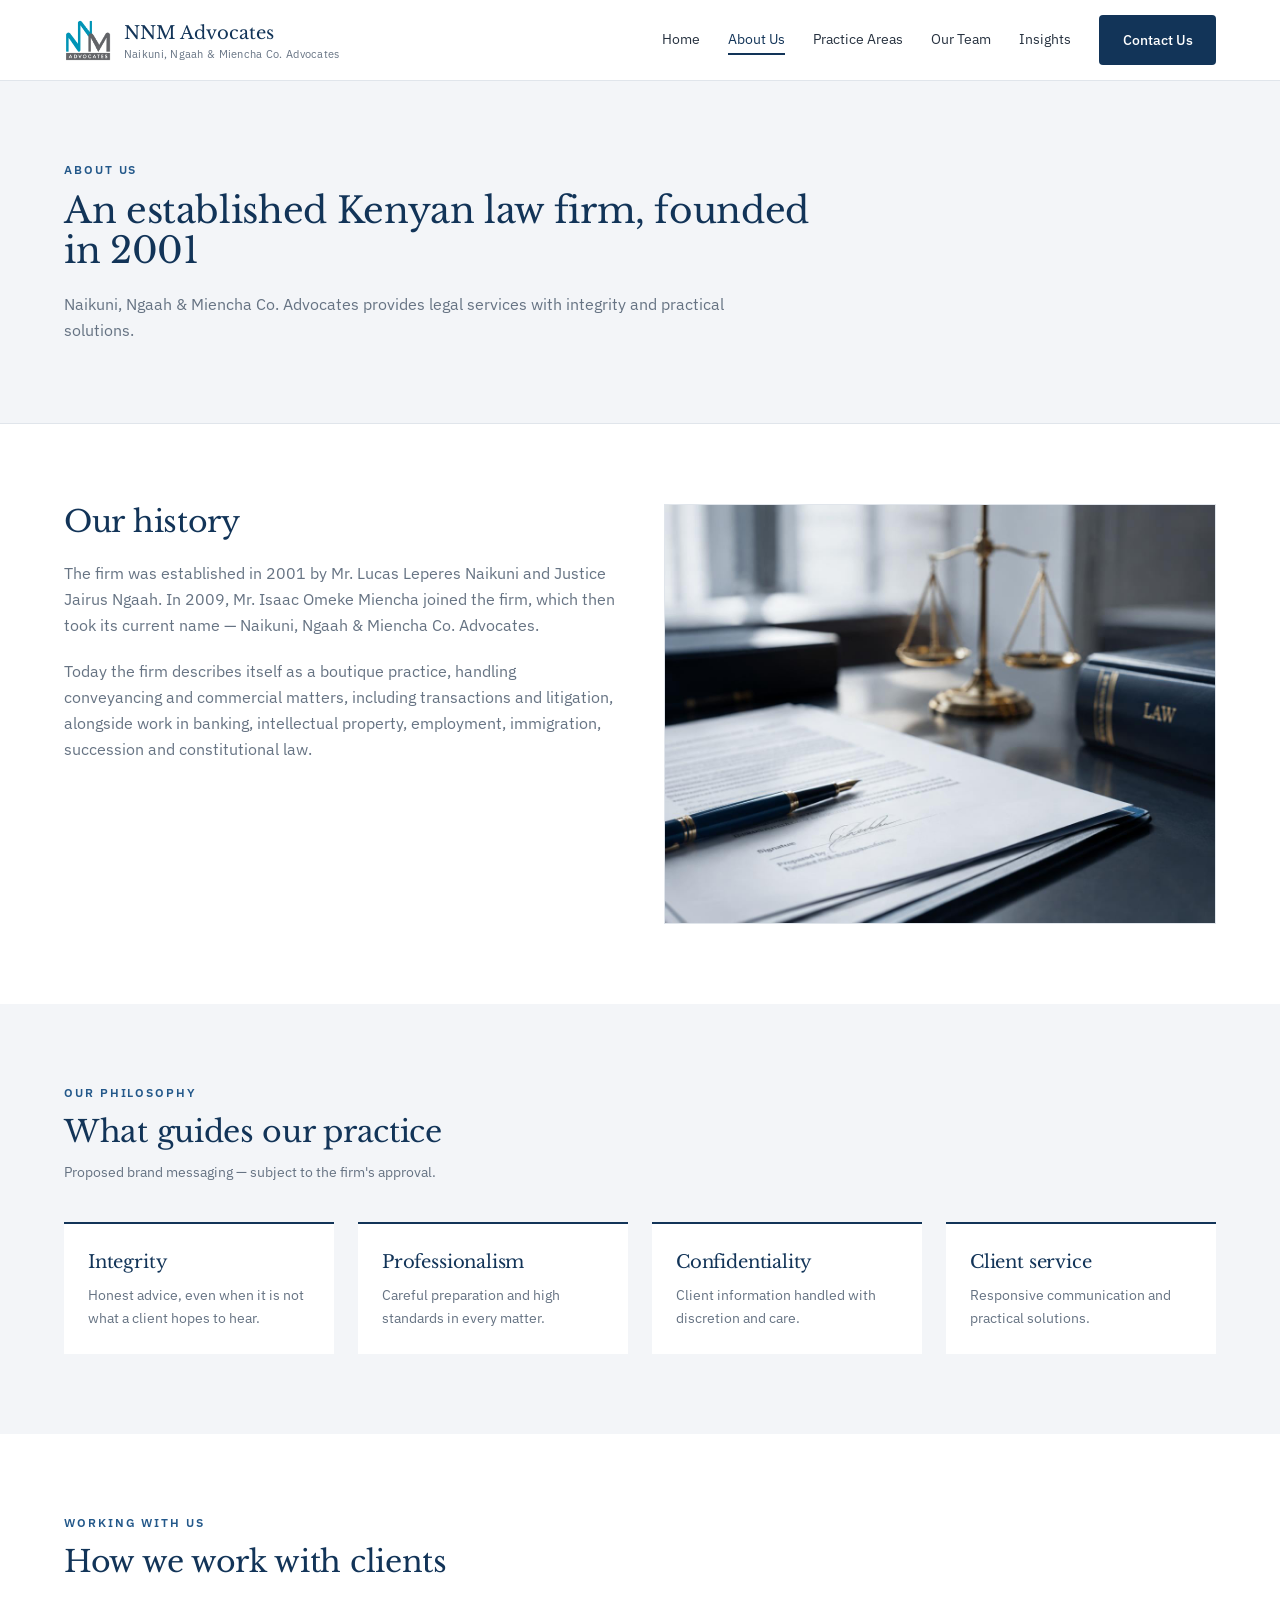
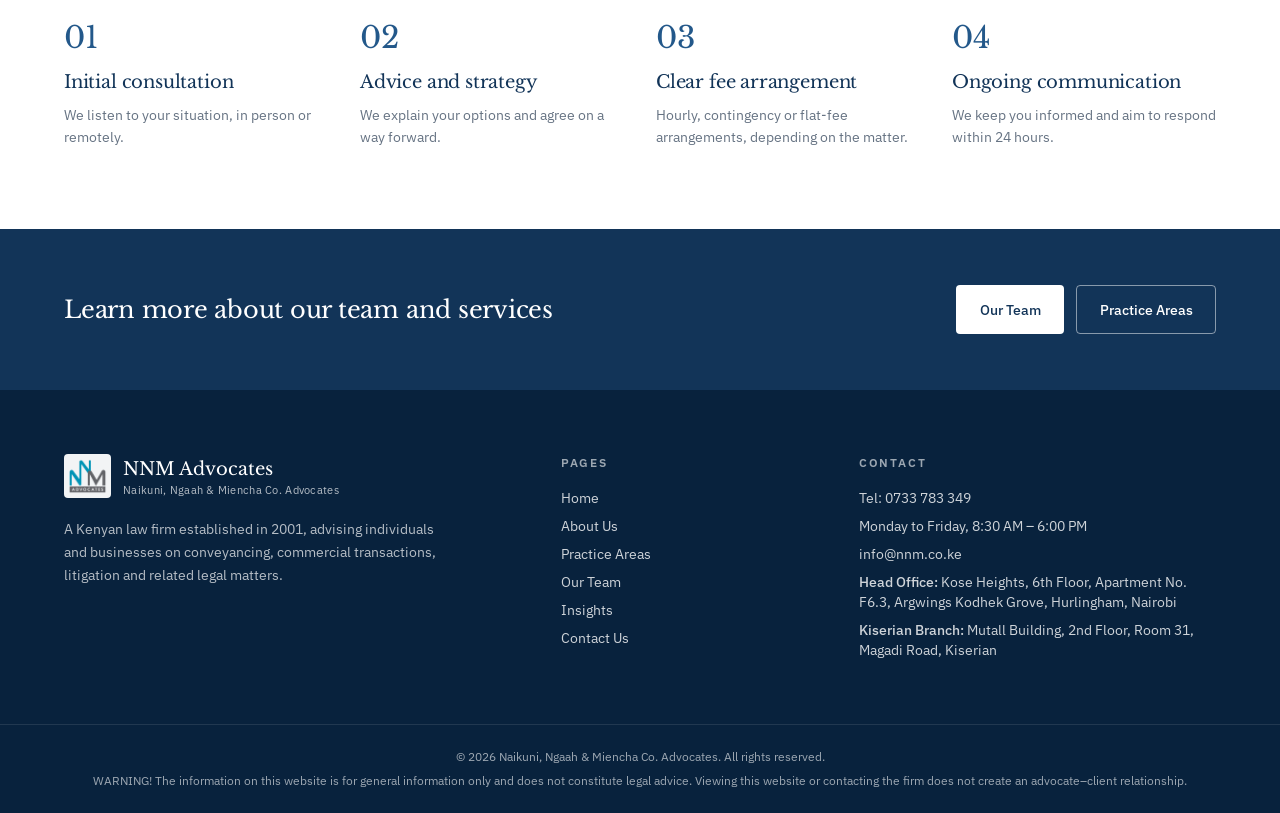
==== commit 1596efb7: "centered the footer" ====
--- a/about.html
+++ b/about.html
@@ -1 +1,600 @@
-<!DOCTYPE html><html lang="en-KE" data-tsd-source="/src/routes/__root.tsx:81:5"><head data-tsd-source="/src/routes/__root.tsx:82:7"><meta charset="utf-8"><meta name="viewport" content="width=device-width, initial-scale=1"><title>About Us | NNM Advocates</title><meta name="description" content="The history of Naikuni, Ngaah &amp; Miencha Co. Advocates, founded in 2001, and how the firm works with clients."><meta property="og:title" content="About Us | NNM Advocates"><meta property="og:description" content="The history of Naikuni, Ngaah &amp; Miencha Co. Advocates, founded in 2001, and how the firm works with clients."><meta property="og:type" content="website"><meta name="twitter:card" content="summary_large_image"><link rel="icon" type="image/png" href="favicon.png"><link rel="preconnect" href="https://fonts.googleapis.com"><link rel="preconnect" href="https://fonts.gstatic.com" crossorigin="anonymous"><link rel="preconnect" href="https://fonts.googleapis.com"><link rel="stylesheet" href="https://fonts.googleapis.com/css2?family=IBM+Plex+Sans:wght@400;500;600&family=Libre+Baskerville:wght@400;700&display=swap"><link rel="stylesheet" href="css/styles.css"></head><body data-tsd-source="/src/routes/__root.tsx:85:7"><a href="#main" class="sr-only focus:not-sr-only focus:absolute focus:left-4 focus:top-4 focus:z-50 btn btn-primary" data-tsd-source="/src/routes/__root.tsx:86:9">Skip to content</a><header class="sticky top-0 z-40 border-b bg-background/95 backdrop-blur" data-tsd-source="/src/components/site/SiteChrome.tsx:29:5"><div class="container-site flex h-20 items-center justify-between gap-6" data-tsd-source="/src/components/site/SiteChrome.tsx:30:7"><a aria-label="NNM Advocates — home" data-tsd-source="/src/components/site/SiteChrome.tsx:31:9" href="index.html"><span class="flex items-center gap-3" data-tsd-source="/src/components/site/SiteChrome.tsx:9:5"><img src="assets/402fb3a4.png" alt="NNM Advocates logo" class="h-11 w-auto " data-tsd-source="/src/components/site/SiteChrome.tsx:10:7"><span class="leading-tight" data-tsd-source="/src/components/site/SiteChrome.tsx:15:7"><span class="block font-serif text-lg text-navy" data-tsd-source="/src/components/site/SiteChrome.tsx:16:9">NNM Advocates</span><span class="hidden text-[0.7rem] tracking-wide sm:block text-muted-foreground" data-tsd-source="/src/components/site/SiteChrome.tsx:17:9">Naikuni, Ngaah &amp; Miencha Co. Advocates</span></span></span></a><nav aria-label="Main" class="hidden items-center gap-7 lg:flex" data-tsd-source="/src/components/site/SiteChrome.tsx:34:9"><a class="border-b-2 border-transparent py-1 text-sm text-charcoal transition-colors hover:text-navy data-[status=active]:border-navy data-[status=active]:text-navy" data-tsd-source="/src/components/site/SiteChrome.tsx:36:13" href="index.html">Home</a><a class="border-b-2 border-transparent py-1 text-sm text-charcoal transition-colors hover:text-navy data-[status=active]:border-navy data-[status=active]:text-navy active" data-tsd-source="/src/components/site/SiteChrome.tsx:36:13" href="about.html" data-status="active" aria-current="page">About Us</a><a class="border-b-2 border-transparent py-1 text-sm text-charcoal transition-colors hover:text-navy data-[status=active]:border-navy data-[status=active]:text-navy" data-tsd-source="/src/components/site/SiteChrome.tsx:36:13" href="practice-areas.html">Practice Areas</a><a class="border-b-2 border-transparent py-1 text-sm text-charcoal transition-colors hover:text-navy data-[status=active]:border-navy data-[status=active]:text-navy" data-tsd-source="/src/components/site/SiteChrome.tsx:36:13" href="our-team.html">Our Team</a><a class="border-b-2 border-transparent py-1 text-sm text-charcoal transition-colors hover:text-navy data-[status=active]:border-navy data-[status=active]:text-navy" data-tsd-source="/src/components/site/SiteChrome.tsx:36:13" href="insights.html">Insights</a><a class="btn btn-primary" data-tsd-source="/src/components/site/SiteChrome.tsx:45:11" href="contact.html">Contact Us</a></nav><button type="button" class="p-2 text-navy lg:hidden" aria-expanded="false" aria-controls="mobile-nav" aria-label="Open menu" data-tsd-source="/src/components/site/SiteChrome.tsx:47:9"><svg xmlns="http://www.w3.org/2000/svg" width="24" height="24" viewBox="0 0 24 24" fill="none" stroke="currentColor" stroke-width="2" stroke-linecap="round" stroke-linejoin="round" class="lucide lucide-menu" aria-hidden="true" data-tsd-source="/src/components/site/SiteChrome.tsx:55:27"><path d="M4 5h16"></path><path d="M4 12h16"></path><path d="M4 19h16"></path></svg></button></div></header><main id="main" data-tsd-source="/src/routes/__root.tsx:90:9"><!--$--><section class="border-b bg-surface" data-tsd-source="/src/components/site/SiteChrome.tsx:129:5"><div class="container-site py-16 md:py-20" data-tsd-source="/src/components/site/SiteChrome.tsx:130:7"><p class="eyebrow" data-tsd-source="/src/components/site/SiteChrome.tsx:131:9">About Us</p><h1 class="mt-3 max-w-3xl text-3xl md:text-4xl" data-tsd-source="/src/components/site/SiteChrome.tsx:132:9">An established Kenyan law firm, founded in 2001</h1><div class="mt-5 max-w-2xl text-muted-foreground leading-relaxed" data-tsd-source="/src/components/site/SiteChrome.tsx:133:22">Naikuni, Ngaah &amp; Miencha Co. Advocates provides legal services with integrity and practical solutions.</div></div></section><section class="container-site grid gap-12 py-20 md:grid-cols-2 md:items-start" data-tsd-source="/src/routes/about.tsx:36:7"><div class="space-y-5 leading-relaxed text-muted-foreground" data-tsd-source="/src/routes/about.tsx:37:9"><h2 class="text-3xl" data-tsd-source="/src/routes/about.tsx:38:11">Our history</h2><p data-tsd-source="/src/routes/about.tsx:39:11">The firm was established in 2001 by Mr. Lucas Leperes Naikuni and Justice Jairus Ngaah. In 2009, Mr. Isaac Omeke Miencha joined the firm, which then took its current name — Naikuni, Ngaah &amp; Miencha Co. Advocates.</p><p data-tsd-source="/src/routes/about.tsx:44:11">Today the firm describes itself as a boutique practice, handling conveyancing and commercial matters, including transactions and litigation, alongside work in banking, intellectual property, employment, immigration, succession and constitutional law.</p></div><img src="assets/681ced84.jpg" alt="Legal documents and scales of justice on an advocate's desk" width="1200" height="912" loading="lazy" class="w-full border object-cover" data-tsd-source="/src/routes/about.tsx:50:9"></section><section class="bg-surface py-20" data-tsd-source="/src/routes/about.tsx:54:7"><div class="container-site" data-tsd-source="/src/routes/about.tsx:55:9"><p class="eyebrow" data-tsd-source="/src/routes/about.tsx:56:11">Our philosophy</p><h2 class="mt-3 text-3xl" data-tsd-source="/src/routes/about.tsx:57:11">What guides our practice</h2><p class="mt-3 text-sm text-muted-foreground" data-tsd-source="/src/routes/about.tsx:58:11">Proposed brand messaging — subject to the firm's approval.</p><div class="mt-10 grid gap-6 sm:grid-cols-2 lg:grid-cols-4" data-tsd-source="/src/routes/about.tsx:59:11"><div class="border-t-2 border-navy bg-card p-6" data-tsd-source="/src/routes/about.tsx:61:15"><h3 class="text-lg" data-tsd-source="/src/routes/about.tsx:62:17">Integrity</h3><p class="mt-2 text-sm leading-relaxed text-muted-foreground" data-tsd-source="/src/routes/about.tsx:63:17">Honest advice, even when it is not what a client hopes to hear.</p></div><div class="border-t-2 border-navy bg-card p-6" data-tsd-source="/src/routes/about.tsx:61:15"><h3 class="text-lg" data-tsd-source="/src/routes/about.tsx:62:17">Professionalism</h3><p class="mt-2 text-sm leading-relaxed text-muted-foreground" data-tsd-source="/src/routes/about.tsx:63:17">Careful preparation and high standards in every matter.</p></div><div class="border-t-2 border-navy bg-card p-6" data-tsd-source="/src/routes/about.tsx:61:15"><h3 class="text-lg" data-tsd-source="/src/routes/about.tsx:62:17">Confidentiality</h3><p class="mt-2 text-sm leading-relaxed text-muted-foreground" data-tsd-source="/src/routes/about.tsx:63:17">Client information handled with discretion and care.</p></div><div class="border-t-2 border-navy bg-card p-6" data-tsd-source="/src/routes/about.tsx:61:15"><h3 class="text-lg" data-tsd-source="/src/routes/about.tsx:62:17">Client service</h3><p class="mt-2 text-sm leading-relaxed text-muted-foreground" data-tsd-source="/src/routes/about.tsx:63:17">Responsive communication and practical solutions.</p></div></div></div></section><section class="container-site py-20" data-tsd-source="/src/routes/about.tsx:70:7"><p class="eyebrow" data-tsd-source="/src/routes/about.tsx:71:9">Working with us</p><h2 class="mt-3 text-3xl" data-tsd-source="/src/routes/about.tsx:72:9">How we work with clients</h2><ol class="mt-10 grid gap-8 md:grid-cols-4" data-tsd-source="/src/routes/about.tsx:73:9"><li data-tsd-source="/src/routes/about.tsx:75:13"><span class="font-serif text-3xl text-blue" data-tsd-source="/src/routes/about.tsx:76:15">0<!-- -->1</span><h3 class="mt-3 text-lg" data-tsd-source="/src/routes/about.tsx:77:15">Initial consultation</h3><p class="mt-2 text-sm leading-relaxed text-muted-foreground" data-tsd-source="/src/routes/about.tsx:78:15">We listen to your situation, in person or remotely.</p></li><li data-tsd-source="/src/routes/about.tsx:75:13"><span class="font-serif text-3xl text-blue" data-tsd-source="/src/routes/about.tsx:76:15">0<!-- -->2</span><h3 class="mt-3 text-lg" data-tsd-source="/src/routes/about.tsx:77:15">Advice and strategy</h3><p class="mt-2 text-sm leading-relaxed text-muted-foreground" data-tsd-source="/src/routes/about.tsx:78:15">We explain your options and agree on a way forward.</p></li><li data-tsd-source="/src/routes/about.tsx:75:13"><span class="font-serif text-3xl text-blue" data-tsd-source="/src/routes/about.tsx:76:15">0<!-- -->3</span><h3 class="mt-3 text-lg" data-tsd-source="/src/routes/about.tsx:77:15">Clear fee arrangement</h3><p class="mt-2 text-sm leading-relaxed text-muted-foreground" data-tsd-source="/src/routes/about.tsx:78:15">Hourly, contingency or flat-fee arrangements, depending on the matter.</p></li><li data-tsd-source="/src/routes/about.tsx:75:13"><span class="font-serif text-3xl text-blue" data-tsd-source="/src/routes/about.tsx:76:15">0<!-- -->4</span><h3 class="mt-3 text-lg" data-tsd-source="/src/routes/about.tsx:77:15">Ongoing communication</h3><p class="mt-2 text-sm leading-relaxed text-muted-foreground" data-tsd-source="/src/routes/about.tsx:78:15">We keep you informed and aim to respond within 24 hours.</p></li></ol></section><section class="bg-navy text-primary-foreground" data-tsd-source="/src/routes/about.tsx:84:7"><div class="container-site flex flex-col items-start justify-between gap-6 py-14 md:flex-row md:items-center" data-tsd-source="/src/routes/about.tsx:85:9"><h2 class="text-2xl text-primary-foreground" data-tsd-source="/src/routes/about.tsx:86:11">Learn more about our team and services</h2><div class="flex flex-wrap gap-3" data-tsd-source="/src/routes/about.tsx:87:11"><a class="btn btn-light" data-tsd-source="/src/routes/about.tsx:88:13" href="our-team.html">Our Team</a><a class="btn btn-ghost-light" data-tsd-source="/src/routes/about.tsx:89:13" href="practice-areas.html">Practice Areas</a></div></div></section><!--/$--></main><footer class="bg-navy-deep text-primary-foreground" data-tsd-source="/src/components/site/SiteChrome.tsx:85:5"><div class="container-site grid gap-10 py-16 md:grid-cols-12" data-tsd-source="/src/components/site/SiteChrome.tsx:86:7"><div class="md:col-span-5" data-tsd-source="/src/components/site/SiteChrome.tsx:87:9"><span class="flex items-center gap-3" data-tsd-source="/src/components/site/SiteChrome.tsx:9:5"><img src="assets/402fb3a4.png" alt="NNM Advocates logo" class="h-11 w-auto rounded bg-white/95 p-1" data-tsd-source="/src/components/site/SiteChrome.tsx:10:7"><span class="leading-tight" data-tsd-source="/src/components/site/SiteChrome.tsx:15:7"><span class="block font-serif text-lg text-primary-foreground" data-tsd-source="/src/components/site/SiteChrome.tsx:16:9">NNM Advocates</span><span class="hidden text-[0.7rem] tracking-wide sm:block text-primary-foreground/70" data-tsd-source="/src/components/site/SiteChrome.tsx:17:9">Naikuni, Ngaah &amp; Miencha Co. Advocates</span></span></span><p class="mt-5 max-w-sm text-sm leading-relaxed text-primary-foreground/70" data-tsd-source="/src/components/site/SiteChrome.tsx:89:11">A Kenyan law firm established in <!-- -->2001<!-- -->, advising individuals and businesses on conveyancing, commercial transactions, litigation and related legal matters.</p></div><div class="md:col-span-3" data-tsd-source="/src/components/site/SiteChrome.tsx:94:9"><h2 class="eyebrow text-primary-foreground/60" data-tsd-source="/src/components/site/SiteChrome.tsx:95:11">Pages</h2><ul class="mt-4 space-y-2 text-sm" data-tsd-source="/src/components/site/SiteChrome.tsx:96:11"><li data-tsd-source="/src/components/site/SiteChrome.tsx:98:15"><a class="text-primary-foreground/80 hover:text-primary-foreground" data-tsd-source="/src/components/site/SiteChrome.tsx:99:17" href="index.html">Home</a></li><li data-tsd-source="/src/components/site/SiteChrome.tsx:98:15"><a class="text-primary-foreground/80 hover:text-primary-foreground active" data-tsd-source="/src/components/site/SiteChrome.tsx:99:17" href="about.html" data-status="active" aria-current="page">About Us</a></li><li data-tsd-source="/src/components/site/SiteChrome.tsx:98:15"><a class="text-primary-foreground/80 hover:text-primary-foreground" data-tsd-source="/src/components/site/SiteChrome.tsx:99:17" href="practice-areas.html">Practice Areas</a></li><li data-tsd-source="/src/components/site/SiteChrome.tsx:98:15"><a class="text-primary-foreground/80 hover:text-primary-foreground" data-tsd-source="/src/components/site/SiteChrome.tsx:99:17" href="our-team.html">Our Team</a></li><li data-tsd-source="/src/components/site/SiteChrome.tsx:98:15"><a class="text-primary-foreground/80 hover:text-primary-foreground" data-tsd-source="/src/components/site/SiteChrome.tsx:99:17" href="insights.html">Insights</a></li><li data-tsd-source="/src/components/site/SiteChrome.tsx:98:15"><a class="text-primary-foreground/80 hover:text-primary-foreground" data-tsd-source="/src/components/site/SiteChrome.tsx:99:17" href="contact.html">Contact Us</a></li></ul></div><div class="md:col-span-4" data-tsd-source="/src/components/site/SiteChrome.tsx:104:9"><h2 class="eyebrow text-primary-foreground/60" data-tsd-source="/src/components/site/SiteChrome.tsx:105:11">Contact</h2><ul class="mt-4 space-y-2 text-sm text-primary-foreground/80" data-tsd-source="/src/components/site/SiteChrome.tsx:106:11"><li data-tsd-source="/src/components/site/SiteChrome.tsx:107:13">Tel: <a href="tel:+254733783349" class="hover:text-primary-foreground" data-tsd-source="/src/components/site/SiteChrome.tsx:107:22">0733 783 349</a></li><li data-tsd-source="/src/components/site/SiteChrome.tsx:108:13">Monday to Friday, 8:30 AM – 6:00 PM</li><li><a href="mailto:info@nnm.co.ke" class="hover:text-primary-foreground">info@nnm.co.ke</a></li><li><span class="font-medium">Head Office:</span> Kose Heights, 6th Floor, Apartment No. F6.3, Argwings Kodhek Grove, Hurlingham, Nairobi</li><li><span class="font-medium">Kiserian Branch:</span> Mutall Building, 2nd Floor, Room 31, Magadi Road, Kiserian</li></ul></div></div><div class="border-t border-primary-foreground/10" data-tsd-source="/src/components/site/SiteChrome.tsx:114:7"><div class="container-site space-y-2 py-6 text-xs text-primary-foreground/60" data-tsd-source="/src/components/site/SiteChrome.tsx:115:9"><p data-tsd-source="/src/components/site/SiteChrome.tsx:116:11">© <!-- -->2026<!-- --> <!-- -->Naikuni, Ngaah &amp; Miencha Co. Advocates<!-- -->. All rights reserved.</p><p data-tsd-source="/src/components/site/SiteChrome.tsx:117:11">The information on this website is for general information only and does not constitute legal advice. Viewing this website or contacting the firm does not create an advocate–client relationship.</p></div></div></footer><script src="js/main.js"></script></body></html>+<!doctype html>
+<html lang="en-KE" data-tsd-source="/src/routes/__root.tsx:81:5">
+  <head data-tsd-source="/src/routes/__root.tsx:82:7">
+    <meta charset="utf-8" />
+    <meta name="viewport" content="width=device-width, initial-scale=1" />
+    <title>About Us | NNM Advocates</title>
+    <meta
+      name="description"
+      content="The history of Naikuni, Ngaah &amp; Miencha Co. Advocates, founded in 2001, and how the firm works with clients."
+    />
+    <meta property="og:title" content="About Us | NNM Advocates" />
+    <meta
+      property="og:description"
+      content="The history of Naikuni, Ngaah &amp; Miencha Co. Advocates, founded in 2001, and how the firm works with clients."
+    />
+    <meta property="og:type" content="website" />
+    <meta name="twitter:card" content="summary_large_image" />
+    <link rel="icon" type="image/png" href="favicon.png" />
+    <link rel="preconnect" href="https://fonts.googleapis.com" />
+    <link
+      rel="preconnect"
+      href="https://fonts.gstatic.com"
+      crossorigin="anonymous"
+    />
+    <link rel="preconnect" href="https://fonts.googleapis.com" />
+    <link
+      rel="stylesheet"
+      href="https://fonts.googleapis.com/css2?family=IBM+Plex+Sans:wght@400;500;600&family=Libre+Baskerville:wght@400;700&display=swap"
+    />
+    <link rel="stylesheet" href="css/styles.css" />
+    <link rel="stylesheet" href="bootstrap/css/bootstrap.css">
+  </head>
+  <body data-tsd-source="/src/routes/__root.tsx:85:7">
+    <a
+      href="#main"
+      class="sr-only focus:not-sr-only focus:absolute focus:left-4 focus:top-4 focus:z-50 btn btn-primary"
+      data-tsd-source="/src/routes/__root.tsx:86:9"
+      >Skip to content</a
+    >
+    <header
+      class="sticky top-0 z-40 border-b bg-background/95 backdrop-blur"
+      data-tsd-source="/src/components/site/SiteChrome.tsx:29:5"
+    >
+      <div
+        class="container-site flex h-20 items-center justify-between gap-6"
+        data-tsd-source="/src/components/site/SiteChrome.tsx:30:7"
+      >
+        <a
+          aria-label="NNM Advocates — home"
+          data-tsd-source="/src/components/site/SiteChrome.tsx:31:9"
+          href="index.html"
+          ><span
+            class="flex items-center gap-3"
+            data-tsd-source="/src/components/site/SiteChrome.tsx:9:5"
+            ><img
+              src="assets/402fb3a4.png"
+              alt="NNM Advocates logo"
+              class="h-11 w-auto"
+              data-tsd-source="/src/components/site/SiteChrome.tsx:10:7"
+            /><span
+              class="leading-tight"
+              data-tsd-source="/src/components/site/SiteChrome.tsx:15:7"
+              ><span
+                class="block font-serif text-lg text-navy"
+                data-tsd-source="/src/components/site/SiteChrome.tsx:16:9"
+                >NNM Advocates</span
+              ><span
+                class="hidden text-[0.7rem] tracking-wide sm:block text-muted-foreground"
+                data-tsd-source="/src/components/site/SiteChrome.tsx:17:9"
+                >Naikuni, Ngaah &amp; Miencha Co. Advocates</span
+              ></span
+            ></span
+          ></a
+        >
+        <nav
+          aria-label="Main"
+          class="hidden items-center gap-7 lg:flex"
+          data-tsd-source="/src/components/site/SiteChrome.tsx:34:9"
+        >
+          <a
+            class="border-b-2 border-transparent py-1 text-sm text-charcoal transition-colors hover:text-navy data-[status=active]:border-navy data-[status=active]:text-navy"
+            data-tsd-source="/src/components/site/SiteChrome.tsx:36:13"
+            href="index.html"
+            >Home</a
+          ><a
+            class="border-b-2 border-transparent py-1 text-sm text-charcoal transition-colors hover:text-navy data-[status=active]:border-navy data-[status=active]:text-navy active"
+            data-tsd-source="/src/components/site/SiteChrome.tsx:36:13"
+            href="about.html"
+            data-status="active"
+            aria-current="page"
+            >About Us</a
+          ><a
+            class="border-b-2 border-transparent py-1 text-sm text-charcoal transition-colors hover:text-navy data-[status=active]:border-navy data-[status=active]:text-navy"
+            data-tsd-source="/src/components/site/SiteChrome.tsx:36:13"
+            href="practice-areas.html"
+            >Practice Areas</a
+          ><a
+            class="border-b-2 border-transparent py-1 text-sm text-charcoal transition-colors hover:text-navy data-[status=active]:border-navy data-[status=active]:text-navy"
+            data-tsd-source="/src/components/site/SiteChrome.tsx:36:13"
+            href="our-team.html"
+            >Our Team</a
+          ><a
+            class="border-b-2 border-transparent py-1 text-sm text-charcoal transition-colors hover:text-navy data-[status=active]:border-navy data-[status=active]:text-navy"
+            data-tsd-source="/src/components/site/SiteChrome.tsx:36:13"
+            href="insights.html"
+            >Insights</a
+          ><a
+            class="btn btn-primary"
+            data-tsd-source="/src/components/site/SiteChrome.tsx:45:11"
+            href="contact.html"
+            >Contact Us</a
+          >
+        </nav>
+        <button
+          type="button"
+          class="p-2 text-navy lg:hidden"
+          aria-expanded="false"
+          aria-controls="mobile-nav"
+          aria-label="Open menu"
+          data-tsd-source="/src/components/site/SiteChrome.tsx:47:9"
+        >
+          <svg
+            xmlns="http://www.w3.org/2000/svg"
+            width="24"
+            height="24"
+            viewBox="0 0 24 24"
+            fill="none"
+            stroke="currentColor"
+            stroke-width="2"
+            stroke-linecap="round"
+            stroke-linejoin="round"
+            class="lucide lucide-menu"
+            aria-hidden="true"
+            data-tsd-source="/src/components/site/SiteChrome.tsx:55:27"
+          >
+            <path d="M4 5h16"></path>
+            <path d="M4 12h16"></path>
+            <path d="M4 19h16"></path>
+          </svg>
+        </button>
+      </div>
+    </header>
+    <main id="main" data-tsd-source="/src/routes/__root.tsx:90:9">
+      <!--$-->
+      <section
+        class="border-b bg-surface"
+        data-tsd-source="/src/components/site/SiteChrome.tsx:129:5"
+      >
+        <div
+          class="container-site py-16 md:py-20"
+          data-tsd-source="/src/components/site/SiteChrome.tsx:130:7"
+        >
+          <p
+            class="eyebrow"
+            data-tsd-source="/src/components/site/SiteChrome.tsx:131:9"
+          >
+            About Us
+          </p>
+          <h1
+            class="mt-3 max-w-3xl text-3xl md:text-4xl"
+            data-tsd-source="/src/components/site/SiteChrome.tsx:132:9"
+          >
+            An established Kenyan law firm, founded in 2001
+          </h1>
+          <div
+            class="mt-5 max-w-2xl text-muted-foreground leading-relaxed"
+            data-tsd-source="/src/components/site/SiteChrome.tsx:133:22"
+          >
+            Naikuni, Ngaah &amp; Miencha Co. Advocates provides legal services
+            with integrity and practical solutions.
+          </div>
+        </div>
+      </section>
+      <section
+        class="container-site grid gap-12 py-20 md:grid-cols-2 md:items-start"
+        data-tsd-source="/src/routes/about.tsx:36:7"
+      >
+        <div
+          class="space-y-5 leading-relaxed text-muted-foreground"
+          data-tsd-source="/src/routes/about.tsx:37:9"
+        >
+          <h2 class="text-3xl" data-tsd-source="/src/routes/about.tsx:38:11">
+            Our history
+          </h2>
+          <p data-tsd-source="/src/routes/about.tsx:39:11">
+            The firm was established in 2001 by Mr. Lucas Leperes Naikuni and
+            Justice Jairus Ngaah. In 2009, Mr. Isaac Omeke Miencha joined the
+            firm, which then took its current name — Naikuni, Ngaah &amp;
+            Miencha Co. Advocates.
+          </p>
+          <p data-tsd-source="/src/routes/about.tsx:44:11">
+            Today the firm describes itself as a boutique practice, handling
+            conveyancing and commercial matters, including transactions and
+            litigation, alongside work in banking, intellectual property,
+            employment, immigration, succession and constitutional law.
+          </p>
+        </div>
+        <img
+          src="assets/681ced84.jpg"
+          alt="Legal documents and scales of justice on an advocate's desk"
+          width="1200"
+          height="912"
+          loading="lazy"
+          class="w-full border object-cover"
+          data-tsd-source="/src/routes/about.tsx:50:9"
+        />
+      </section>
+      <section
+        class="bg-surface py-20"
+        data-tsd-source="/src/routes/about.tsx:54:7"
+      >
+        <div
+          class="container-site"
+          data-tsd-source="/src/routes/about.tsx:55:9"
+        >
+          <p class="eyebrow" data-tsd-source="/src/routes/about.tsx:56:11">
+            Our philosophy
+          </p>
+          <h2
+            class="mt-3 text-3xl"
+            data-tsd-source="/src/routes/about.tsx:57:11"
+          >
+            What guides our practice
+          </h2>
+          <p
+            class="mt-3 text-sm text-muted-foreground"
+            data-tsd-source="/src/routes/about.tsx:58:11"
+          >
+            Proposed brand messaging — subject to the firm's approval.
+          </p>
+          <div
+            class="mt-10 grid gap-6 sm:grid-cols-2 lg:grid-cols-4"
+            data-tsd-source="/src/routes/about.tsx:59:11"
+          >
+            <div
+              class="border-t-2 border-navy bg-card p-6"
+              data-tsd-source="/src/routes/about.tsx:61:15"
+            >
+              <h3 class="text-lg" data-tsd-source="/src/routes/about.tsx:62:17">
+                Integrity
+              </h3>
+              <p
+                class="mt-2 text-sm leading-relaxed text-muted-foreground"
+                data-tsd-source="/src/routes/about.tsx:63:17"
+              >
+                Honest advice, even when it is not what a client hopes to hear.
+              </p>
+            </div>
+            <div
+              class="border-t-2 border-navy bg-card p-6"
+              data-tsd-source="/src/routes/about.tsx:61:15"
+            >
+              <h3 class="text-lg" data-tsd-source="/src/routes/about.tsx:62:17">
+                Professionalism
+              </h3>
+              <p
+                class="mt-2 text-sm leading-relaxed text-muted-foreground"
+                data-tsd-source="/src/routes/about.tsx:63:17"
+              >
+                Careful preparation and high standards in every matter.
+              </p>
+            </div>
+            <div
+              class="border-t-2 border-navy bg-card p-6"
+              data-tsd-source="/src/routes/about.tsx:61:15"
+            >
+              <h3 class="text-lg" data-tsd-source="/src/routes/about.tsx:62:17">
+                Confidentiality
+              </h3>
+              <p
+                class="mt-2 text-sm leading-relaxed text-muted-foreground"
+                data-tsd-source="/src/routes/about.tsx:63:17"
+              >
+                Client information handled with discretion and care.
+              </p>
+            </div>
+            <div
+              class="border-t-2 border-navy bg-card p-6"
+              data-tsd-source="/src/routes/about.tsx:61:15"
+            >
+              <h3 class="text-lg" data-tsd-source="/src/routes/about.tsx:62:17">
+                Client service
+              </h3>
+              <p
+                class="mt-2 text-sm leading-relaxed text-muted-foreground"
+                data-tsd-source="/src/routes/about.tsx:63:17"
+              >
+                Responsive communication and practical solutions.
+              </p>
+            </div>
+          </div>
+        </div>
+      </section>
+      <section
+        class="container-site py-20"
+        data-tsd-source="/src/routes/about.tsx:70:7"
+      >
+        <p class="eyebrow" data-tsd-source="/src/routes/about.tsx:71:9">
+          Working with us
+        </p>
+        <h2 class="mt-3 text-3xl" data-tsd-source="/src/routes/about.tsx:72:9">
+          How we work with clients
+        </h2>
+        <ol
+          class="mt-10 grid gap-8 md:grid-cols-4"
+          data-tsd-source="/src/routes/about.tsx:73:9"
+        >
+          <li data-tsd-source="/src/routes/about.tsx:75:13">
+            <span
+              class="font-serif text-3xl text-blue"
+              data-tsd-source="/src/routes/about.tsx:76:15"
+              >0<!-- -->1</span
+            >
+            <h3
+              class="mt-3 text-lg"
+              data-tsd-source="/src/routes/about.tsx:77:15"
+            >
+              Initial consultation
+            </h3>
+            <p
+              class="mt-2 text-sm leading-relaxed text-muted-foreground"
+              data-tsd-source="/src/routes/about.tsx:78:15"
+            >
+              We listen to your situation, in person or remotely.
+            </p>
+          </li>
+          <li data-tsd-source="/src/routes/about.tsx:75:13">
+            <span
+              class="font-serif text-3xl text-blue"
+              data-tsd-source="/src/routes/about.tsx:76:15"
+              >0<!-- -->2</span
+            >
+            <h3
+              class="mt-3 text-lg"
+              data-tsd-source="/src/routes/about.tsx:77:15"
+            >
+              Advice and strategy
+            </h3>
+            <p
+              class="mt-2 text-sm leading-relaxed text-muted-foreground"
+              data-tsd-source="/src/routes/about.tsx:78:15"
+            >
+              We explain your options and agree on a way forward.
+            </p>
+          </li>
+          <li data-tsd-source="/src/routes/about.tsx:75:13">
+            <span
+              class="font-serif text-3xl text-blue"
+              data-tsd-source="/src/routes/about.tsx:76:15"
+              >0<!-- -->3</span
+            >
+            <h3
+              class="mt-3 text-lg"
+              data-tsd-source="/src/routes/about.tsx:77:15"
+            >
+              Clear fee arrangement
+            </h3>
+            <p
+              class="mt-2 text-sm leading-relaxed text-muted-foreground"
+              data-tsd-source="/src/routes/about.tsx:78:15"
+            >
+              Hourly, contingency or flat-fee arrangements, depending on the
+              matter.
+            </p>
+          </li>
+          <li data-tsd-source="/src/routes/about.tsx:75:13">
+            <span
+              class="font-serif text-3xl text-blue"
+              data-tsd-source="/src/routes/about.tsx:76:15"
+              >0<!-- -->4</span
+            >
+            <h3
+              class="mt-3 text-lg"
+              data-tsd-source="/src/routes/about.tsx:77:15"
+            >
+              Ongoing communication
+            </h3>
+            <p
+              class="mt-2 text-sm leading-relaxed text-muted-foreground"
+              data-tsd-source="/src/routes/about.tsx:78:15"
+            >
+              We keep you informed and aim to respond within 24 hours.
+            </p>
+          </li>
+        </ol>
+      </section>
+      <section
+        class="bg-navy text-primary-foreground"
+        data-tsd-source="/src/routes/about.tsx:84:7"
+      >
+        <div
+          class="container-site flex flex-col items-start justify-between gap-6 py-14 md:flex-row md:items-center"
+          data-tsd-source="/src/routes/about.tsx:85:9"
+        >
+          <h2
+            class="text-2xl text-primary-foreground"
+            data-tsd-source="/src/routes/about.tsx:86:11"
+          >
+            Learn more about our team and services
+          </h2>
+          <div
+            class="flex flex-wrap gap-3"
+            data-tsd-source="/src/routes/about.tsx:87:11"
+          >
+            <a
+              class="btn btn-light"
+              data-tsd-source="/src/routes/about.tsx:88:13"
+              href="our-team.html"
+              >Our Team</a
+            ><a
+              class="btn btn-ghost-light"
+              data-tsd-source="/src/routes/about.tsx:89:13"
+              href="practice-areas.html"
+              >Practice Areas</a
+            >
+          </div>
+        </div>
+      </section>
+      <!--/$-->
+    </main>
+    <footer
+      class="bg-navy-deep text-primary-foreground"
+      data-tsd-source="/src/components/site/SiteChrome.tsx:85:5"
+    >
+      <div
+        class="container-site grid gap-10 py-16 md:grid-cols-12"
+        data-tsd-source="/src/components/site/SiteChrome.tsx:86:7"
+      >
+        <div
+          class="md:col-span-5"
+          data-tsd-source="/src/components/site/SiteChrome.tsx:87:9"
+        >
+          <span
+            class="flex items-center gap-3"
+            data-tsd-source="/src/components/site/SiteChrome.tsx:9:5"
+            ><img
+              src="assets/402fb3a4.png"
+              alt="NNM Advocates logo"
+              class="h-11 w-auto rounded bg-white/95 p-1"
+              data-tsd-source="/src/components/site/SiteChrome.tsx:10:7"
+            /><span
+              class="leading-tight"
+              data-tsd-source="/src/components/site/SiteChrome.tsx:15:7"
+              ><span
+                class="block font-serif text-lg text-primary-foreground"
+                data-tsd-source="/src/components/site/SiteChrome.tsx:16:9"
+                >NNM Advocates</span
+              ><span
+                class="hidden text-[0.7rem] tracking-wide sm:block text-primary-foreground/70"
+                data-tsd-source="/src/components/site/SiteChrome.tsx:17:9"
+                >Naikuni, Ngaah &amp; Miencha Co. Advocates</span
+              ></span
+            ></span
+          >
+          <p
+            class="mt-5 max-w-sm text-sm leading-relaxed text-primary-foreground/70"
+            data-tsd-source="/src/components/site/SiteChrome.tsx:89:11"
+          >
+            A Kenyan law firm established in
+            <!-- -->2001<!-- -->, advising individuals and businesses on
+            conveyancing, commercial transactions, litigation and related legal
+            matters.
+          </p>
+        </div>
+        <div
+          class="md:col-span-3"
+          data-tsd-source="/src/components/site/SiteChrome.tsx:94:9"
+        >
+          <h2
+            class="eyebrow text-primary-foreground/60"
+            data-tsd-source="/src/components/site/SiteChrome.tsx:95:11"
+          >
+            Pages
+          </h2>
+          <ul
+            class="mt-4 space-y-2 text-sm"
+            data-tsd-source="/src/components/site/SiteChrome.tsx:96:11"
+          >
+            <li data-tsd-source="/src/components/site/SiteChrome.tsx:98:15">
+              <a
+                class="text-primary-foreground/80 hover:text-primary-foreground"
+                data-tsd-source="/src/components/site/SiteChrome.tsx:99:17"
+                href="index.html"
+                >Home</a
+              >
+            </li>
+            <li data-tsd-source="/src/components/site/SiteChrome.tsx:98:15">
+              <a
+                class="text-primary-foreground/80 hover:text-primary-foreground active"
+                data-tsd-source="/src/components/site/SiteChrome.tsx:99:17"
+                href="about.html"
+                data-status="active"
+                aria-current="page"
+                >About Us</a
+              >
+            </li>
+            <li data-tsd-source="/src/components/site/SiteChrome.tsx:98:15">
+              <a
+                class="text-primary-foreground/80 hover:text-primary-foreground"
+                data-tsd-source="/src/components/site/SiteChrome.tsx:99:17"
+                href="practice-areas.html"
+                >Practice Areas</a
+              >
+            </li>
+            <li data-tsd-source="/src/components/site/SiteChrome.tsx:98:15">
+              <a
+                class="text-primary-foreground/80 hover:text-primary-foreground"
+                data-tsd-source="/src/components/site/SiteChrome.tsx:99:17"
+                href="our-team.html"
+                >Our Team</a
+              >
+            </li>
+            <li data-tsd-source="/src/components/site/SiteChrome.tsx:98:15">
+              <a
+                class="text-primary-foreground/80 hover:text-primary-foreground"
+                data-tsd-source="/src/components/site/SiteChrome.tsx:99:17"
+                href="insights.html"
+                >Insights</a
+              >
+            </li>
+            <li data-tsd-source="/src/components/site/SiteChrome.tsx:98:15">
+              <a
+                class="text-primary-foreground/80 hover:text-primary-foreground"
+                data-tsd-source="/src/components/site/SiteChrome.tsx:99:17"
+                href="contact.html"
+                >Contact Us</a
+              >
+            </li>
+          </ul>
+        </div>
+        <div
+          class="md:col-span-4"
+          data-tsd-source="/src/components/site/SiteChrome.tsx:104:9"
+        >
+          <h2
+            class="eyebrow text-primary-foreground/60"
+            data-tsd-source="/src/components/site/SiteChrome.tsx:105:11"
+          >
+            Contact
+          </h2>
+          <ul
+            class="mt-4 space-y-2 text-sm text-primary-foreground/80"
+            data-tsd-source="/src/components/site/SiteChrome.tsx:106:11"
+          >
+            <li data-tsd-source="/src/components/site/SiteChrome.tsx:107:13">
+              Tel:
+              <a
+                href="tel:+254733783349"
+                class="hover:text-primary-foreground"
+                data-tsd-source="/src/components/site/SiteChrome.tsx:107:22"
+                >0733 783 349</a
+              >
+            </li>
+            <li data-tsd-source="/src/components/site/SiteChrome.tsx:108:13">
+              Monday to Friday, 8:30 AM – 6:00 PM
+            </li>
+            <li>
+              <a
+                href="mailto:info@nnm.co.ke"
+                class="hover:text-primary-foreground"
+                >info@nnm.co.ke</a
+              >
+            </li>
+            <li>
+              <span class="font-medium">Head Office:</span> Kose Heights, 6th
+              Floor, Apartment No. F6.3, Argwings Kodhek Grove, Hurlingham,
+              Nairobi
+            </li>
+            <li>
+              <span class="font-medium">Kiserian Branch:</span> Mutall Building,
+              2nd Floor, Room 31, Magadi Road, Kiserian
+            </li>
+          </ul>
+        </div>
+      </div>
+      <div
+        class="border-t border-primary-foreground/10"
+        data-tsd-source="/src/components/site/SiteChrome.tsx:114:7"
+      >
+        <div
+          class="container-site space-y-2 py-6 text-xs text-primary-foreground/60"
+          data-tsd-source="/src/components/site/SiteChrome.tsx:115:9"
+        >
+          <p class="text-center" data-tsd-source="/src/components/site/SiteChrome.tsx:116:11">
+            ©
+            <!-- -->2026<!-- -->
+            <!-- -->Naikuni, Ngaah &amp; Miencha Co. Advocates<!-- -->. All
+            rights reserved.
+          </p>
+          <p class="text-center" data-tsd-source="/src/components/site/SiteChrome.tsx:117:11">
+           <span class="font-bold text-warning">WARNING!<span> The information on this website is for general information only and
+            does not constitute legal advice. Viewing this website or contacting
+            the firm does not create an advocate–client relationship.
+          </p>
+        </div>
+      </div>
+    </footer>
+    <script src="js/main.js"></script>
+  </body>
+</html>
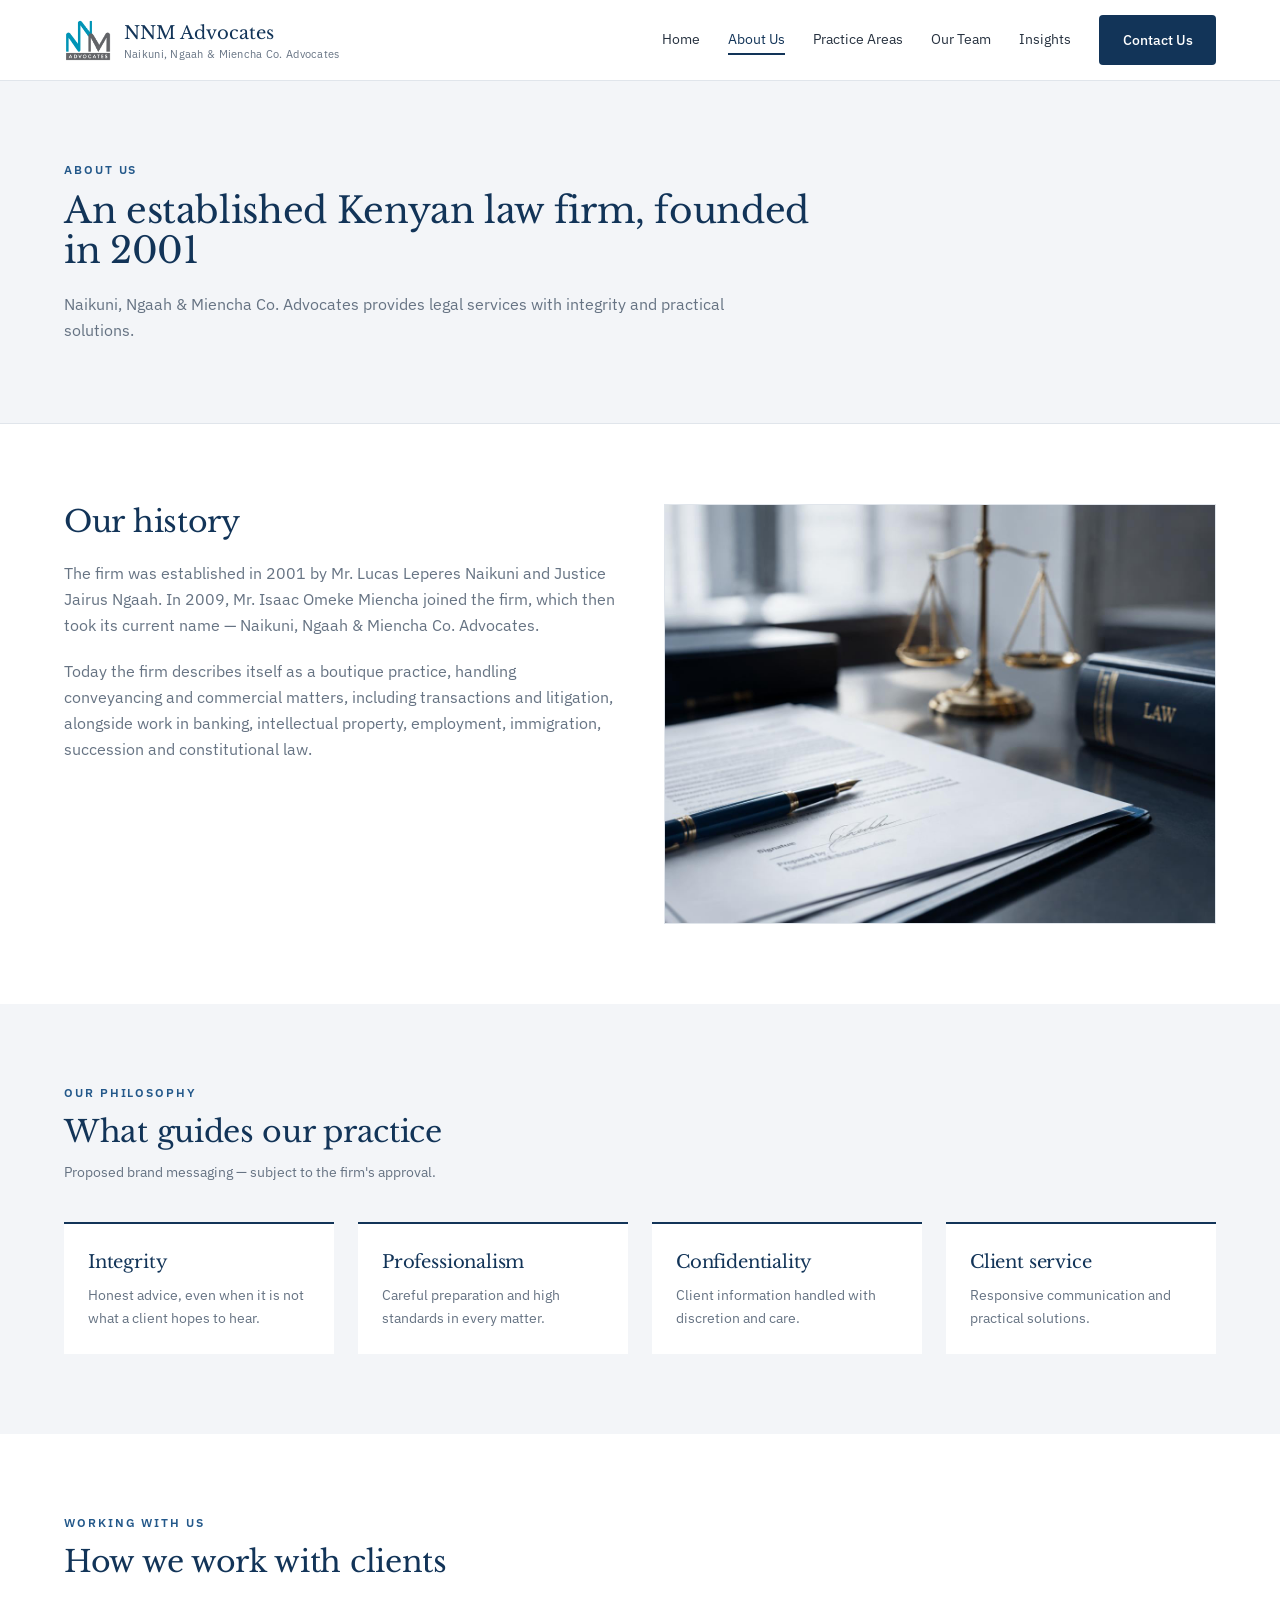
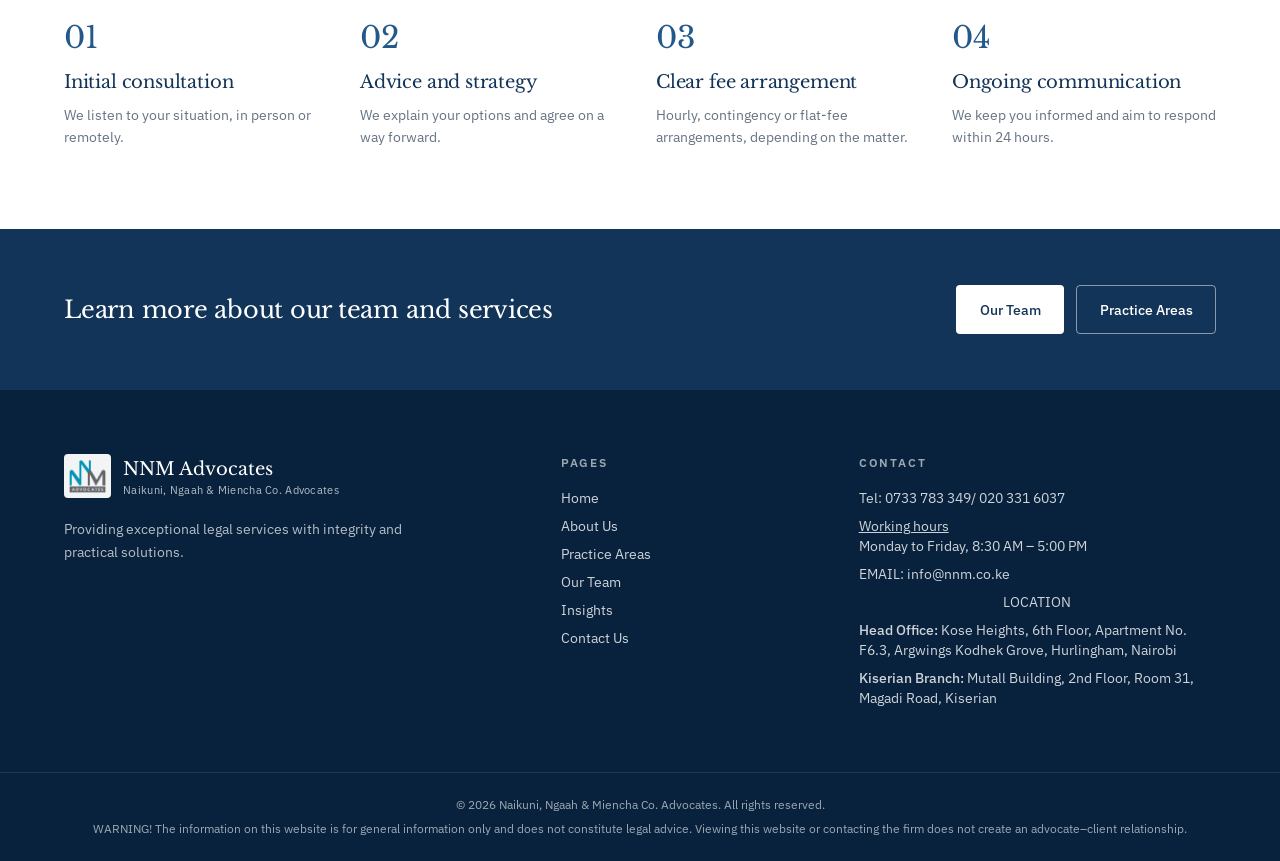
==== commit 6f65449a: "added social media icons" ====
--- a/about.html
+++ b/about.html
@@ -456,10 +456,7 @@
             class="mt-5 max-w-sm text-sm leading-relaxed text-primary-foreground/70"
             data-tsd-source="/src/components/site/SiteChrome.tsx:89:11"
           >
-            A Kenyan law firm established in
-            <!-- -->2001<!-- -->, advising individuals and businesses on
-            conveyancing, commercial transactions, litigation and related legal
-            matters.
+           Providing exceptional legal services with integrity and practical solutions.
           </p>
         </div>
         <div
@@ -549,18 +546,25 @@
                 class="hover:text-primary-foreground"
                 data-tsd-source="/src/components/site/SiteChrome.tsx:107:22"
                 >0733 783 349</a
-              >
+              >/
+                <a
+                href="tel: 0203316037"
+                class="hover:text-primary-foreground"
+                data-tsd-source="/src/components/site/SiteChrome.tsx:107:22"
+                >020 331 6037</a>
             </li>
             <li data-tsd-source="/src/components/site/SiteChrome.tsx:108:13">
-              Monday to Friday, 8:30 AM – 6:00 PM
+             <p><u>Working hours</u></p> Monday to Friday, 8:30 AM – 5:00 PM
             </li>
             <li>
+              EMAIL:
               <a
                 href="mailto:info@nnm.co.ke"
                 class="hover:text-primary-foreground"
                 >info@nnm.co.ke</a
               >
             </li>
+            <p class="text-center font-bold">LOCATION</p>
             <li>
               <span class="font-medium">Head Office:</span> Kose Heights, 6th
               Floor, Apartment No. F6.3, Argwings Kodhek Grove, Hurlingham,
--- a/css/styles.css
+++ b/css/styles.css
@@ -1001,3 +1001,31 @@
   0%, 70%, 100% { opacity: 1; }
   20%, 50% { opacity: 0; }
 }
+.social-links {
+  display: flex;
+  justify-content: center;   /* centres the row */
+  align-items: center;
+  flex-wrap: wrap;           /* wraps neatly on small phones */
+  gap: 14px;
+  width: 100%;
+  margin: 32px 0;
+}
+.social-links a {
+  width: 42px;
+  height: 42px;
+  display: inline-flex;
+  align-items: center;
+  justify-content: center;
+  border: 1px solid rgba(255, 255, 255, 0.35);
+  border-radius: 50%;
+  color: #fff;
+  font-size: 17px;
+  text-decoration: none;
+  transition: background 0.2s, color 0.2s, border-color 0.2s, transform 0.2s;
+}
+.social-links a:hover {
+  background: #fff;
+  color: #0a2240;            /* use your footer's exact navy */
+  border-color: #fff;
+  transform: translateY(-2px);
+}
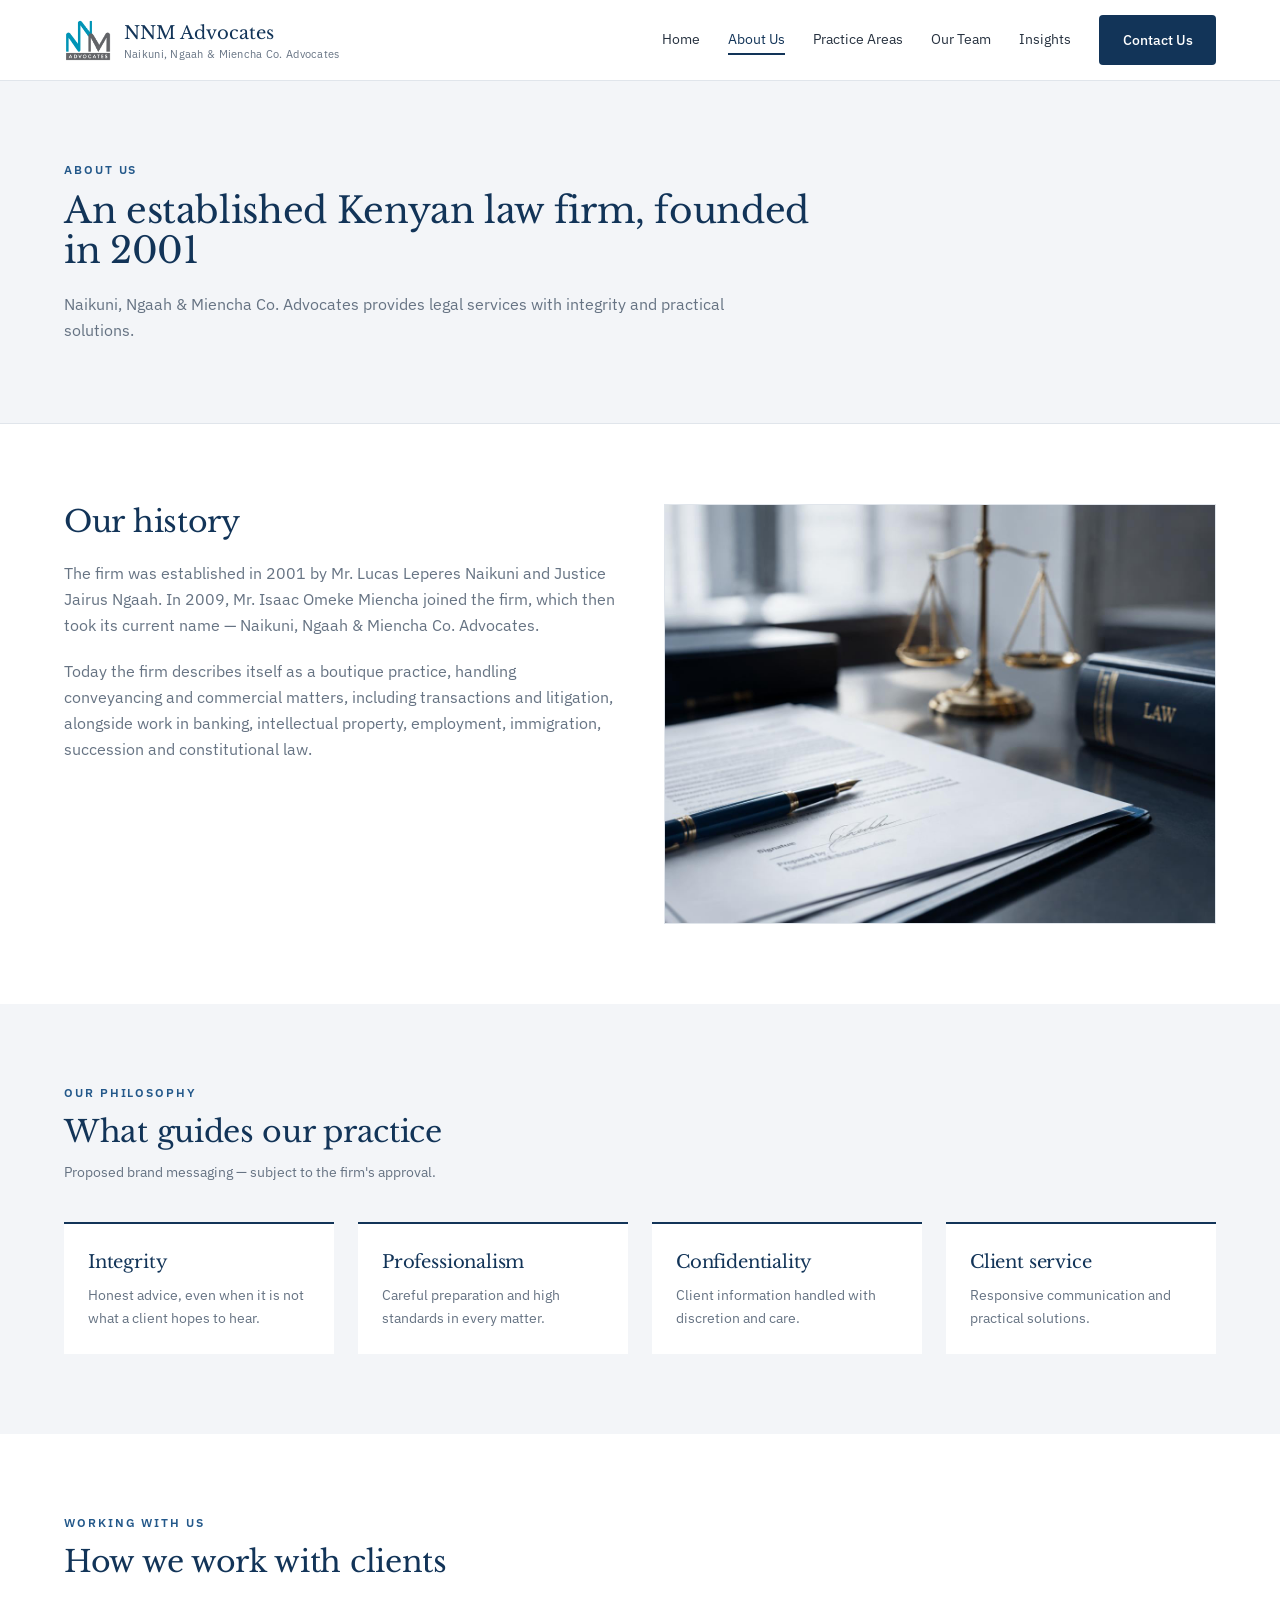
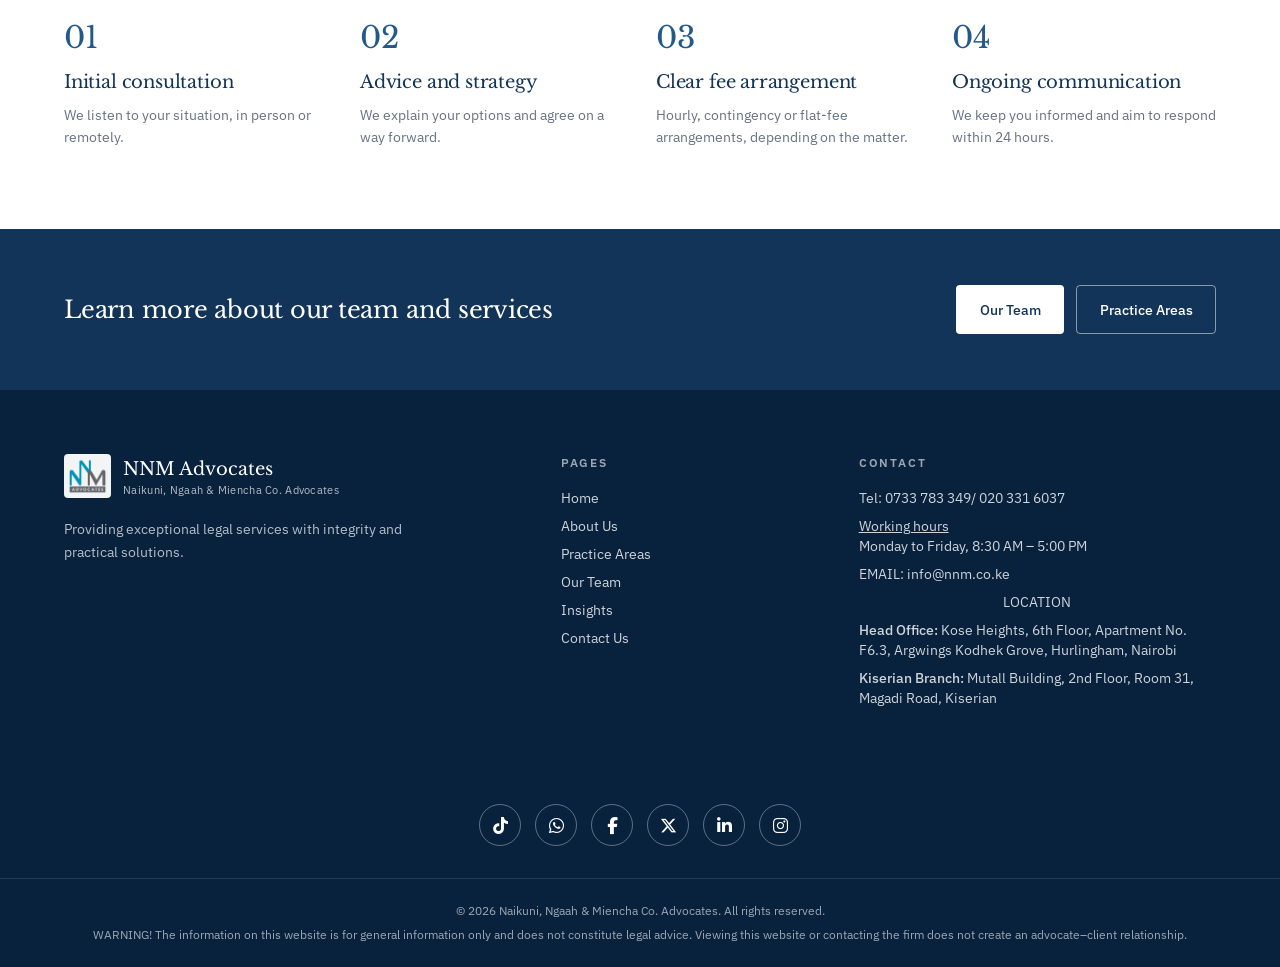
==== commit 4bb6574b: "add social media icons" ====
--- a/about.html
+++ b/about.html
@@ -27,6 +27,7 @@
       rel="stylesheet"
       href="https://fonts.googleapis.com/css2?family=IBM+Plex+Sans:wght@400;500;600&family=Libre+Baskerville:wght@400;700&display=swap"
     />
+    <link rel="stylesheet" href="https://cdnjs.cloudflare.com/ajax/libs/font-awesome/6.5.2/css/all.min.css">
     <link rel="stylesheet" href="css/styles.css" />
     <link rel="stylesheet" href="bootstrap/css/bootstrap.css">
   </head>
@@ -577,6 +578,14 @@
           </ul>
         </div>
       </div>
+       <div class="social-links">
+  <a href="https://www.tiktok.com/@user70739195036660?_r=1&_t=ZS-9AIkJgXNPWO" target="_blank" rel="noopener" aria-label="NNM Advocates on TikTok"><i class="fa-brands fa-tiktok"></i></a>
+  <a href="https://wa.me/254733783349" target="_blank" rel="noopener" aria-label="Chat with NNM Advocates on WhatsApp"><i class="fa-brands fa-whatsapp"></i></a>
+  <a href="https://www.facebook.com/" target="_blank" rel="noopener" aria-label="NNM Advocates on Facebook"><i class="fa-brands fa-facebook-f"></i></a>
+  <a href="https://x.com/" target="_blank" rel="noopener" aria-label="NNM Advocates on X"><i class="fa-brands fa-x-twitter"></i></a>
+  <a href="https://www.linkedin.com" target="_blank" rel="noopener" aria-label="NNM Advocates on LinkedIn"><i class="fa-brands fa-linkedin-in"></i></a>
+  <a href="https://www.instagram.com" target="_blank" rel="noopener" aria-label="NNM Advocates on Instagram"><i class="fa-brands fa-instagram"></i></a>
+</div>
       <div
         class="border-t border-primary-foreground/10"
         data-tsd-source="/src/components/site/SiteChrome.tsx:114:7"
